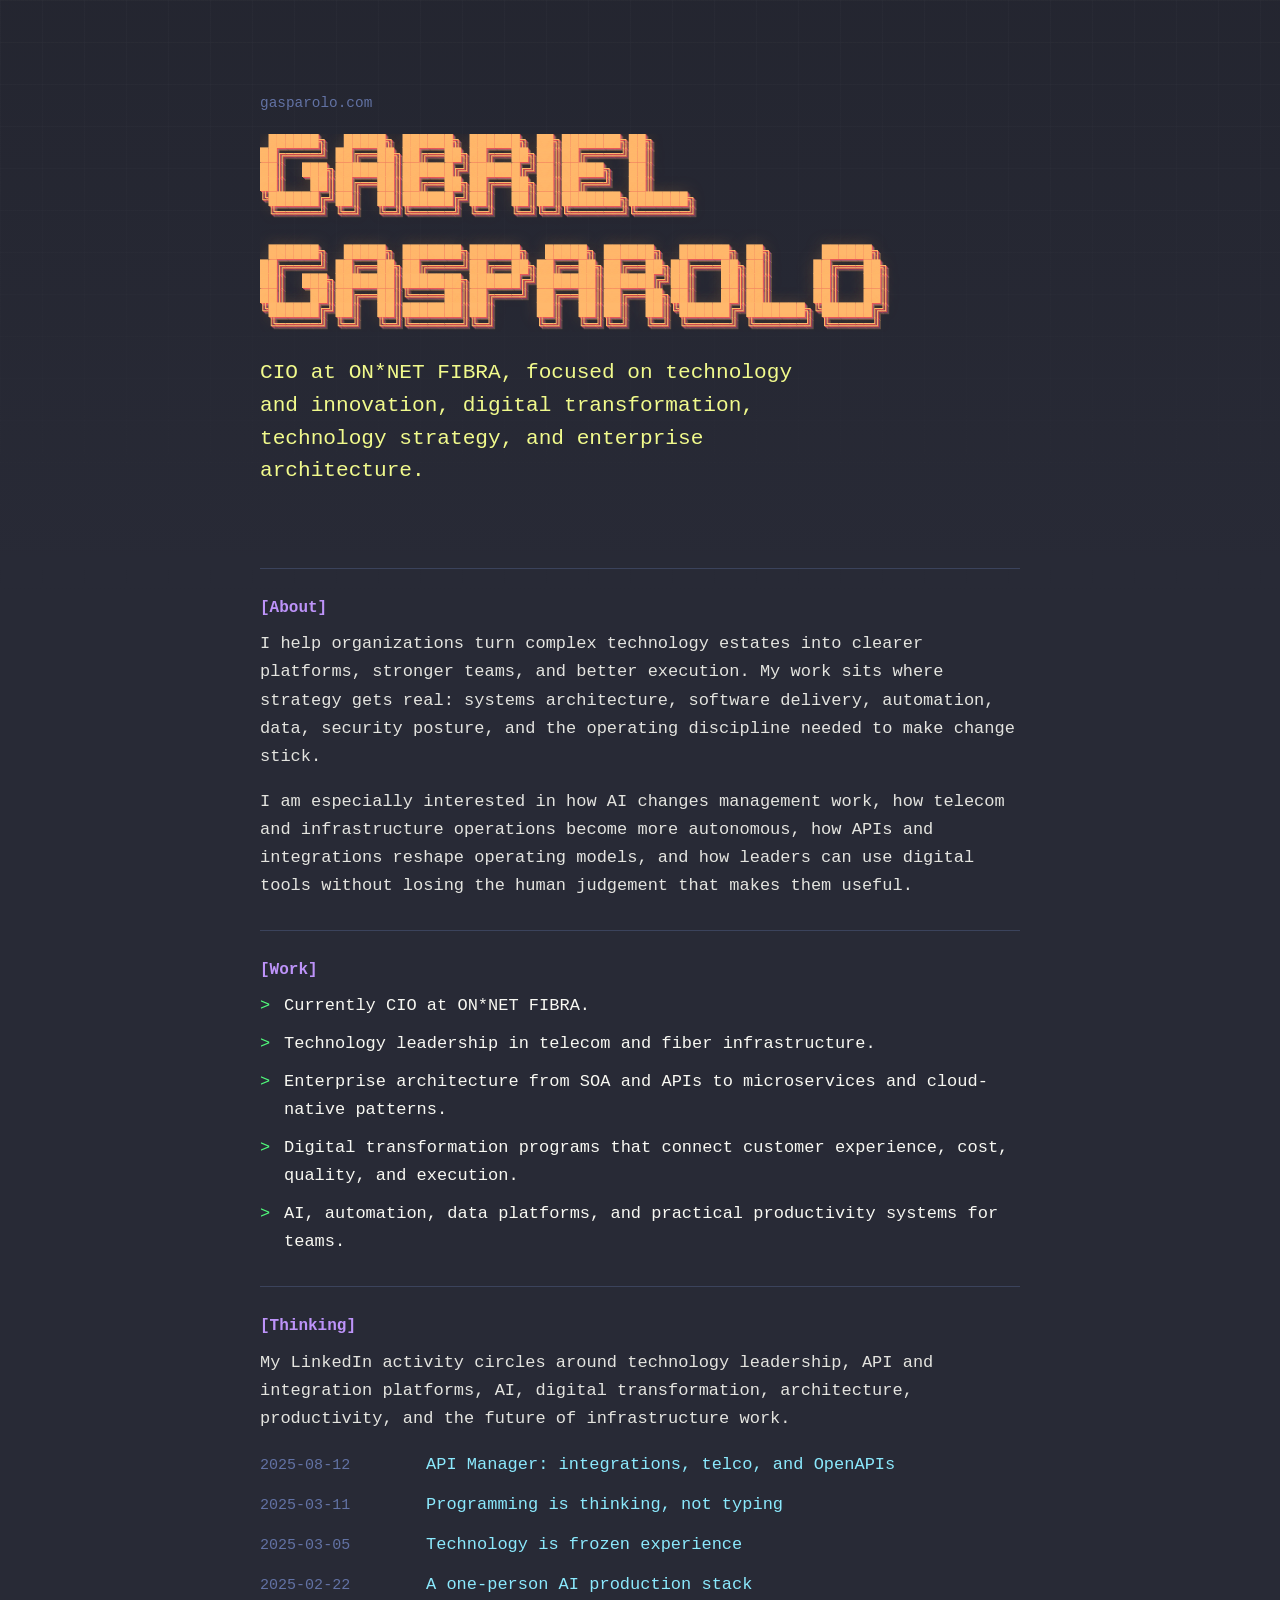
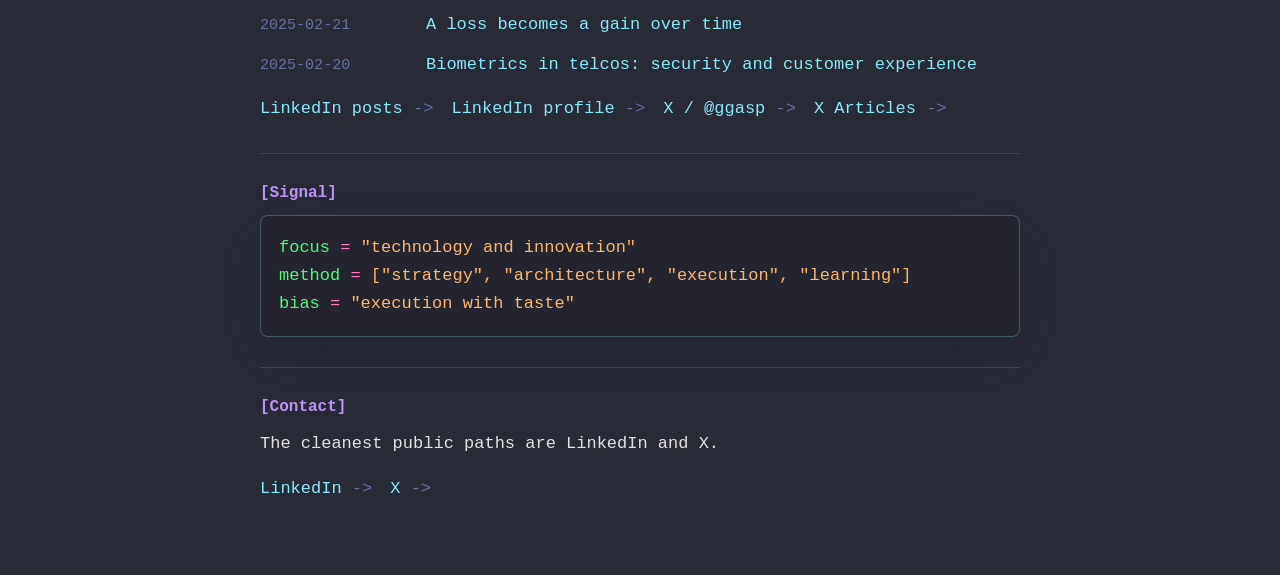
==== index.html @ d4ff6299 "Publish personal website" ====
<!doctype html>
<html lang="en">
  <head>
    <meta charset="utf-8">
    <meta name="viewport" content="width=device-width, initial-scale=1">
    <meta name="color-scheme" content="dark">
    <meta
      name="description"
      content="Gabriel Gasparolo - technology executive focused on digital transformation, architecture, AI leverage, and resilient systems."
    >
    <meta property="og:title" content="Gabriel Gasparolo">
    <meta
      property="og:description"
      content="Technology executive focused on digital transformation, architecture, AI leverage, and resilient systems."
    >
    <meta property="og:type" content="website">
    <meta property="og:url" content="https://gasparolo.com">
    <meta name="twitter:card" content="summary">
    <title>Gabriel Gasparolo</title>
    <link rel="icon" href="favicon.svg" type="image/svg+xml">
    <link rel="stylesheet" href="styles.css">
  </head>
  <body>
    <main class="page" aria-label="Personal site">
      <section class="intro" aria-labelledby="name">
        <p class="eyebrow">gasparolo.com</p>
        <h1 id="name" class="sr-only">Gabriel Gasparolo</h1>
        <pre class="ascii-name" aria-hidden="true"><span class="ascii-orange"> ██████╗  █████╗ ██████╗ ██████╗ ██╗███████╗██╗</span>
<span class="ascii-pink">██╔════╝ ██╔══██╗██╔══██╗██╔══██╗██║██╔════╝██║</span>
<span class="ascii-purple">██║  ███╗███████║██████╔╝██████╔╝██║█████╗  ██║</span>
<span class="ascii-cyan">██║   ██║██╔══██║██╔══██╗██╔══██╗██║██╔══╝  ██║</span>
<span class="ascii-green">╚██████╔╝██║  ██║██████╔╝██║  ██║██║███████╗███████╗</span>
<span class="ascii-comment"> ╚═════╝ ╚═╝  ╚═╝╚═════╝ ╚═╝  ╚═╝╚═╝╚══════╝╚══════╝</span>
<span class="ascii-gap"></span>
<span class="ascii-orange"> ██████╗  █████╗ ███████╗██████╗  █████╗ ██████╗  ██████╗ ██╗      ██████╗ </span>
<span class="ascii-pink">██╔════╝ ██╔══██╗██╔════╝██╔══██╗██╔══██╗██╔══██╗██╔═══██╗██║     ██╔═══██╗</span>
<span class="ascii-purple">██║  ███╗███████║███████╗██████╔╝███████║██████╔╝██║   ██║██║     ██║   ██║</span>
<span class="ascii-cyan">██║   ██║██╔══██║╚════██║██╔═══╝ ██╔══██║██╔══██╗██║   ██║██║     ██║   ██║</span>
<span class="ascii-green">╚██████╔╝██║  ██║███████║██║     ██║  ██║██║  ██║╚██████╔╝███████╗╚██████╔╝</span>
<span class="ascii-comment"> ╚═════╝ ╚═╝  ╚═╝╚══════╝╚═╝     ╚═╝  ╚═╝╚═╝  ╚═╝ ╚═════╝ ╚══════╝ ╚═════╝ </span></pre>
        <p class="lead">
          CIO at ON*NET FIBRA, focused on technology and innovation, digital
          transformation, technology strategy, and enterprise architecture.
        </p>
      </section>

      <section class="section" aria-labelledby="about">
        <h2 id="about">[About]</h2>
        <p>
          I help organizations turn complex technology estates into clearer platforms,
          stronger teams, and better execution. My work sits where strategy gets real:
          systems architecture, software delivery, automation, data, security posture,
          and the operating discipline needed to make change stick.
        </p>
        <p>
          I am especially interested in how AI changes management work, how telecom and
          infrastructure operations become more autonomous, how APIs and integrations
          reshape operating models, and how leaders can use digital tools without
          losing the human judgement that makes them useful.
        </p>
      </section>

      <section class="section" aria-labelledby="work">
        <h2 id="work">[Work]</h2>
        <ul class="plain-list">
          <li>Currently CIO at ON*NET FIBRA.</li>
          <li>Technology leadership in telecom and fiber infrastructure.</li>
          <li>Enterprise architecture from SOA and APIs to microservices and cloud-native patterns.</li>
          <li>Digital transformation programs that connect customer experience, cost, quality, and execution.</li>
          <li>AI, automation, data platforms, and practical productivity systems for teams.</li>
        </ul>
      </section>

      <section class="section" aria-labelledby="thinking">
        <h2 id="thinking">[Thinking]</h2>
        <p>
          My LinkedIn activity circles around technology leadership, API and integration
          platforms, AI, digital transformation, architecture, productivity, and the
          future of infrastructure work.
        </p>
        <ol class="post-list" aria-label="Selected posts">
          <li>
            <time datetime="2025-08-12">2025-08-12</time>
            <a href="https://www.linkedin.com/feed/update/urn:li:activity:7361163410534793216/">
              API Manager: integrations, telco, and OpenAPIs
            </a>
          </li>
          <li>
            <time datetime="2025-03-11">2025-03-11</time>
            <a href="https://www.linkedin.com/feed/update/urn:li:activity:7305291379562213377/">
              Programming is thinking, not typing
            </a>
          </li>
          <li>
            <time datetime="2025-03-05">2025-03-05</time>
            <a href="https://www.linkedin.com/feed/update/urn:li:activity:7303195611472809985/">
              Technology is frozen experience
            </a>
          </li>
          <li>
            <time datetime="2025-02-22">2025-02-22</time>
            <a href="https://www.linkedin.com/feed/update/urn:li:activity:7299065700051046400/">
              A one-person AI production stack
            </a>
          </li>
          <li>
            <time datetime="2025-02-21">2025-02-21</time>
            <a href="https://www.linkedin.com/feed/update/urn:li:activity:7298672898636984320/">
              A loss becomes a gain over time
            </a>
          </li>
          <li>
            <time datetime="2025-02-20">2025-02-20</time>
            <a href="https://www.linkedin.com/feed/update/urn:li:activity:7298380167263969280/">
              Biometrics in telcos: security and customer experience
            </a>
          </li>
        </ol>
        <div class="links" aria-label="Writing and posts">
          <a href="https://www.linkedin.com/in/gasparolo/recent-activity/all/" rel="me">LinkedIn posts</a>
          <a href="https://www.linkedin.com/in/gasparolo/" rel="me">LinkedIn profile</a>
          <a href="https://x.com/ggasp" rel="me">X / @ggasp</a>
          <a href="https://x.com/ggasp/articles" rel="me">X Articles</a>
        </div>
      </section>

      <section class="section" aria-labelledby="signal">
        <h2 id="signal">[Signal]</h2>
        <div class="terminal" role="img" aria-label="A Dracula themed system note describing Gabriel's work focus">
          <div class="terminal-row">
            <span class="prompt">focus</span>
            <span class="operator">=</span>
            <span class="value">"technology and innovation"</span>
          </div>
          <div class="terminal-row">
            <span class="prompt">method</span>
            <span class="operator">=</span>
            <span class="value">["strategy", "architecture", "execution", "learning"]</span>
          </div>
          <div class="terminal-row">
            <span class="prompt">bias</span>
            <span class="operator">=</span>
            <span class="value">"execution with taste"</span>
          </div>
        </div>
      </section>

      <section class="section contact" aria-labelledby="contact">
        <h2 id="contact">[Contact]</h2>
        <p>
          The cleanest public paths are LinkedIn and X.
        </p>
        <div class="links">
          <a href="https://www.linkedin.com/in/gasparolo/" rel="me">LinkedIn</a>
          <a href="https://x.com/ggasp" rel="me">X</a>
        </div>
      </section>
    </main>
  </body>
</html>
---- styles.css ----
:root {
  --background: #282a36;
  --background-dark: #21222c;
  --background-darker: #191a21;
  --background-light: #343746;
  --background-lighter: #424450;
  --selection: #44475a;
  --foreground: #f8f8f2;
  --comment: #6272a4;
  --cyan: #8be9fd;
  --green: #50fa7b;
  --orange: #ffb86c;
  --pink: #ff79c6;
  --purple: #bd93f9;
  --red: #ff5555;
  --yellow: #f1fa8c;
  --link: #8be9fd;
  --focus: #815cd6;
}

* {
  box-sizing: border-box;
}

::selection {
  background: var(--selection);
  color: var(--foreground);
}

html {
  min-height: 100%;
  background: var(--background);
}

body {
  min-height: 100%;
  margin: 0;
  color: var(--foreground);
  background:
    linear-gradient(180deg, rgba(25, 26, 33, 0.28), transparent 36rem),
    var(--background);
  font-family:
    ui-monospace, "SFMono-Regular", "SF Mono", Consolas, "Liberation Mono",
    Menlo, monospace;
  font-size: 17px;
  line-height: 1.65;
  letter-spacing: 0;
}

body::before {
  position: fixed;
  inset: 0;
  pointer-events: none;
  content: "";
  background-image:
    linear-gradient(rgba(248, 248, 242, 0.024) 1px, transparent 1px),
    linear-gradient(90deg, rgba(248, 248, 242, 0.018) 1px, transparent 1px);
  background-size: 42px 42px;
  mask-image: linear-gradient(to bottom, black, transparent 72%);
}

a {
  color: var(--link);
  text-decoration: none;
  text-decoration-thickness: 1px;
  text-underline-offset: 0.18em;
}

a:hover {
  color: var(--green);
  text-decoration: underline;
}

a:focus-visible {
  outline: 2px solid var(--focus);
  outline-offset: 4px;
}

.page {
  width: min(760px, calc(100% - 40px));
  margin: 0 auto;
  padding: clamp(44px, 8vw, 92px) 0 72px;
}

.intro {
  min-height: 42vh;
  display: grid;
  align-content: center;
  padding-bottom: clamp(28px, 5vw, 60px);
  container-type: inline-size;
}

.eyebrow {
  margin: 0 0 18px;
  color: var(--comment);
  font-size: 0.9rem;
}

h1,
h2,
p {
  margin-top: 0;
}

.sr-only {
  position: absolute;
  width: 1px;
  height: 1px;
  overflow: hidden;
  clip: rect(0, 0, 0, 0);
  white-space: nowrap;
}

.ascii-name {
  width: 100%;
  max-width: 100%;
  margin: 0 0 24px;
  overflow: hidden;
  color: var(--foreground);
  font: 850 clamp(0.34rem, 1.84cqw, 0.96rem) / 1.04
    ui-monospace, "SFMono-Regular", "SF Mono", Consolas, "Liberation Mono",
    Menlo, monospace;
  letter-spacing: 0;
  text-shadow:
    1px 1px 0 rgba(255, 85, 85, 0.78),
    2px 2px 0 rgba(255, 121, 198, 0.36),
    3px 3px 0 rgba(255, 184, 108, 0.28),
    0 0 18px rgba(255, 184, 108, 0.22);
  white-space: pre;
}

.ascii-name span:not(.ascii-gap) {
  color: var(--orange);
}

.ascii-orange,
.ascii-cyan,
.ascii-purple,
.ascii-pink,
.ascii-green,
.ascii-yellow,
.ascii-comment {
  color: var(--orange);
}

.ascii-gap {
  display: block;
  height: 0.68em;
}

h2 {
  margin-bottom: 12px;
  color: var(--purple);
  font-size: 1rem;
  line-height: 1.2;
  font-weight: 650;
}

p {
  color: rgba(248, 248, 242, 0.9);
}

.lead {
  max-width: 36rem;
  color: var(--yellow);
  font-size: clamp(1.08rem, 2.4vw, 1.32rem);
  line-height: 1.55;
}

.note {
  margin-top: 14px;
  color: var(--comment);
  font-size: 0.94rem;
}

.section {
  padding: 30px 0;
  border-top: 1px solid rgba(98, 114, 164, 0.34);
}

.section p:last-child,
.plain-list:last-child,
.links:last-child {
  margin-bottom: 0;
}

.plain-list {
  display: grid;
  gap: 10px;
  margin: 0;
  padding: 0;
  list-style: none;
}

.plain-list li {
  position: relative;
  padding-left: 24px;
}

.plain-list li::before {
  position: absolute;
  left: 0;
  color: var(--green);
  content: ">";
}

.post-list {
  display: grid;
  gap: 12px;
  margin: 18px 0 0;
  padding: 0;
  list-style: none;
}

.post-list li {
  display: grid;
  grid-template-columns: 9.5rem minmax(0, 1fr);
  gap: 14px;
  align-items: baseline;
}

.post-list time {
  color: var(--comment);
  font-size: 0.94rem;
}

.links {
  display: flex;
  flex-wrap: wrap;
  gap: 10px 18px;
  margin-top: 16px;
}

.links a {
  color: var(--cyan);
}

.links a::after {
  color: var(--comment);
  content: " ->";
}

.terminal {
  width: 100%;
  max-width: 100%;
  overflow: auto;
  border: 1px solid rgba(139, 233, 253, 0.28);
  border-radius: 8px;
  padding: 18px;
  background: color-mix(in srgb, var(--background-dark), var(--background) 24%);
  box-shadow: 0 18px 60px rgba(25, 26, 33, 0.28);
}

.terminal-row {
  white-space: nowrap;
}

.prompt {
  color: var(--green);
}

.operator {
  color: var(--pink);
}

.value {
  color: var(--orange);
}

.contact {
  padding-bottom: 0;
}

@media (max-width: 560px) {
  body {
    font-size: 16px;
  }

  .page {
    width: min(100% - 28px, 760px);
    padding-top: 34px;
  }

  .intro {
    min-height: 36vh;
  }

  .ascii-name {
    font-size: clamp(0.31rem, 1.54cqw, 0.42rem);
  }

  .section {
    padding: 26px 0;
  }

  .terminal {
    padding: 14px;
    font-size: 0.9rem;
  }

  .terminal-row {
    white-space: normal;
    overflow-wrap: anywhere;
  }

  .post-list li {
    grid-template-columns: 1fr;
    gap: 0;
  }
}
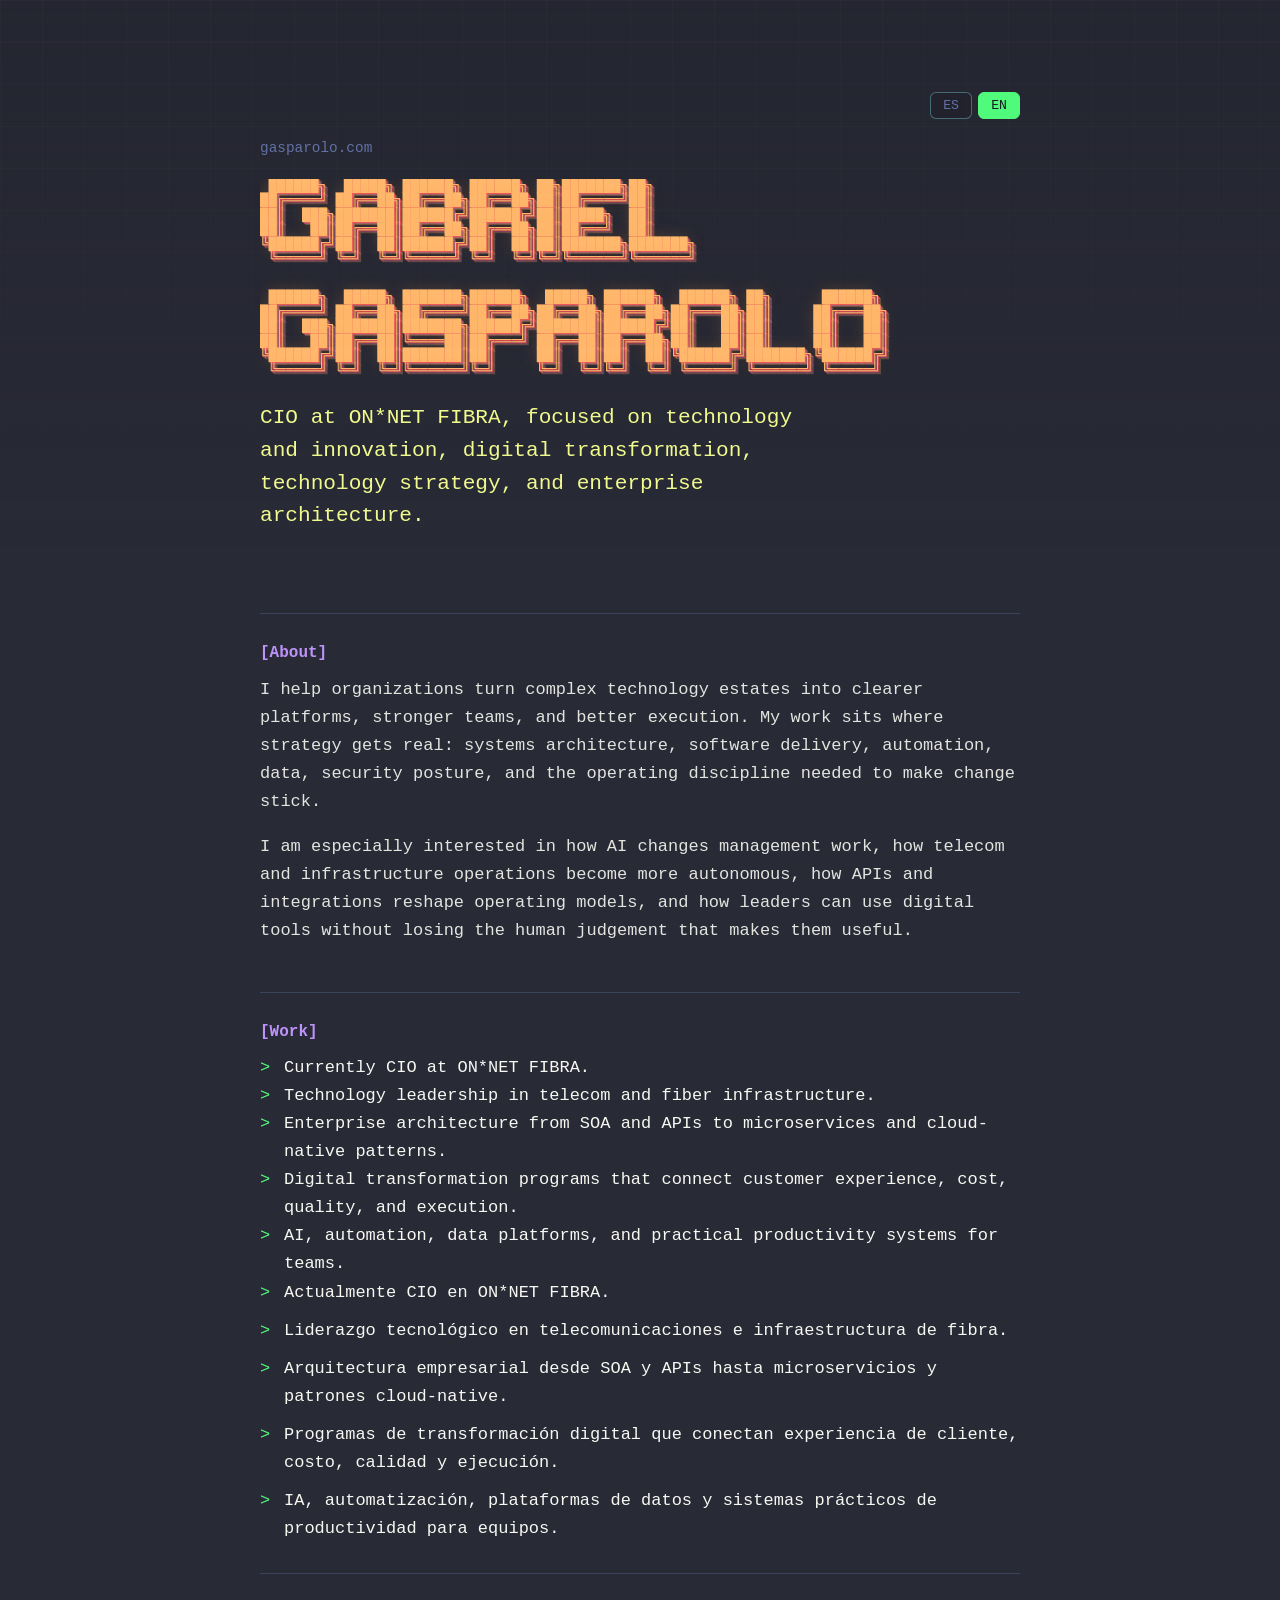
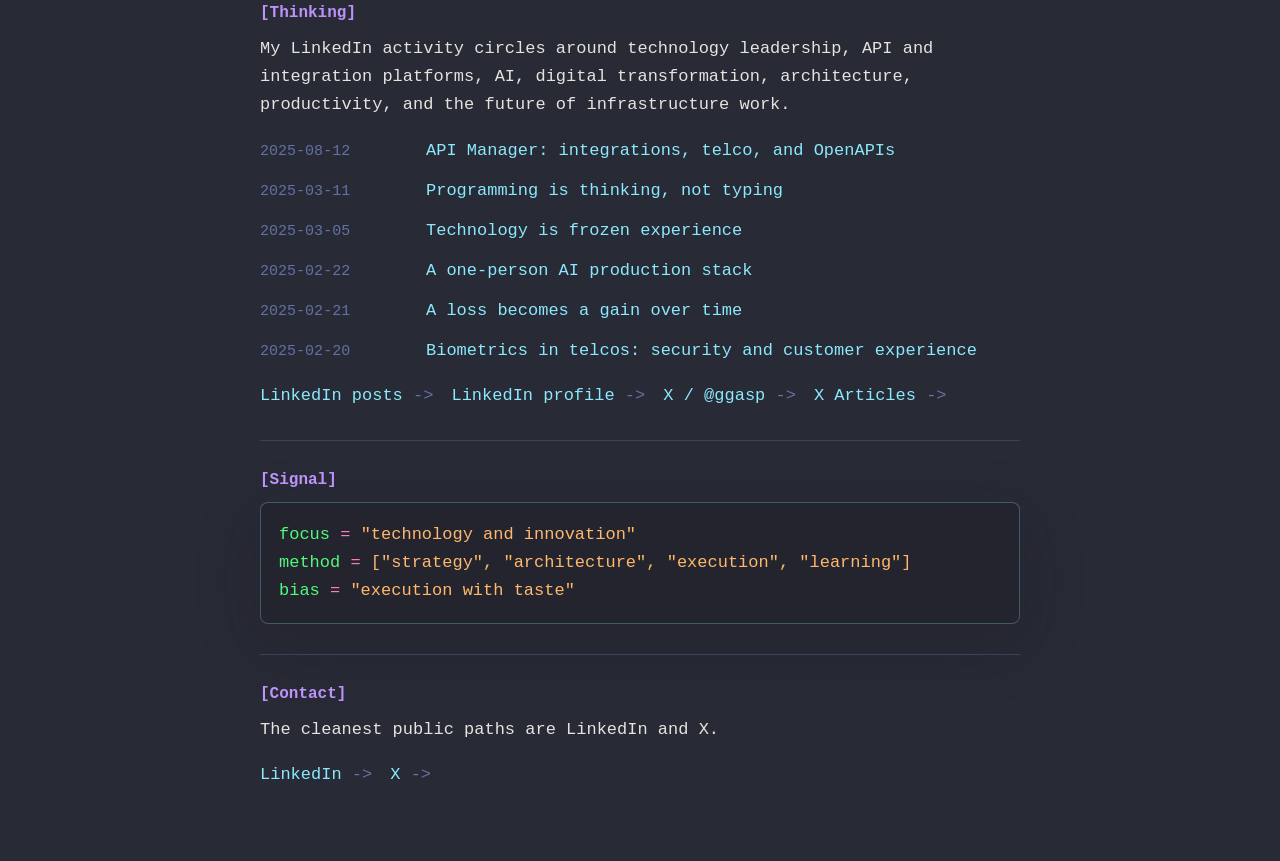
==== commit 24e91486: "Add bilingual personal site" ====
--- a/index.html
+++ b/index.html
@@ -19,9 +19,54 @@
     <title>Gabriel Gasparolo</title>
     <link rel="icon" href="favicon.svg" type="image/svg+xml">
     <link rel="stylesheet" href="styles.css">
+    <script>
+      (() => {
+        const supported = new Set(["en", "es"]);
+        const browserLanguages = navigator.languages || [navigator.language || ""];
+        const timeZone = Intl.DateTimeFormat().resolvedOptions().timeZone || "";
+        let stored = "";
+        try {
+          stored = localStorage.getItem("siteLanguage") || "";
+        } catch {
+          stored = "";
+        }
+        const inferred =
+          browserLanguages.some(lang => lang.toLowerCase().startsWith("es")) ||
+          /America\/(Santiago|Buenos_Aires|Argentina|Cordoba)/.test(timeZone)
+            ? "es"
+            : "en";
+
+        function setLanguage(language) {
+          const lang = supported.has(language) ? language : inferred;
+          document.documentElement.lang = lang;
+          document.body.dataset.language = lang;
+          try {
+            localStorage.setItem("siteLanguage", lang);
+          } catch {
+            /* Private browsing can disable storage; the selector still works. */
+          }
+          document.querySelectorAll("[data-language-option]").forEach(button => {
+            const active = button.dataset.languageOption === lang;
+            button.setAttribute("aria-pressed", active ? "true" : "false");
+          });
+        }
+
+        document.addEventListener("DOMContentLoaded", () => {
+          document.querySelectorAll("[data-language-option]").forEach(button => {
+            button.addEventListener("click", () => setLanguage(button.dataset.languageOption));
+          });
+          setLanguage(stored || inferred);
+        });
+      })();
+    </script>
+
   </head>
-  <body>
+  <body data-language="en">
     <main class="page" aria-label="Personal site">
+      <nav class="language-switcher" aria-label="Language">
+        <button type="button" data-language-option="es" aria-pressed="false">ES</button>
+        <button type="button" data-language-option="en" aria-pressed="false">EN</button>
+      </nav>
       <section class="intro" aria-labelledby="name">
         <p class="eyebrow">gasparolo.com</p>
         <h1 id="name" class="sr-only">Gabriel Gasparolo</h1>
@@ -38,46 +83,76 @@
 <span class="ascii-cyan">██║   ██║██╔══██║╚════██║██╔═══╝ ██╔══██║██╔══██╗██║   ██║██║     ██║   ██║</span>
 <span class="ascii-green">╚██████╔╝██║  ██║███████║██║     ██║  ██║██║  ██║╚██████╔╝███████╗╚██████╔╝</span>
 <span class="ascii-comment"> ╚═════╝ ╚═╝  ╚═╝╚══════╝╚═╝     ╚═╝  ╚═╝╚═╝  ╚═╝ ╚═════╝ ╚══════╝ ╚═════╝ </span></pre>
-        <p class="lead">
+        <p class="lead" data-lang="en">
           CIO at ON*NET FIBRA, focused on technology and innovation, digital
           transformation, technology strategy, and enterprise architecture.
         </p>
+        <p class="lead" data-lang="es">
+          CIO de ON*NET FIBRA, enfocado en tecnología e innovación, transformación
+          digital, estrategia tecnológica y arquitectura empresarial.
+        </p>
       </section>
 
       <section class="section" aria-labelledby="about">
-        <h2 id="about">[About]</h2>
-        <p>
+        <h2 id="about"><span data-lang="en">[About]</span><span data-lang="es">[Acerca]</span></h2>
+        <p data-lang="en">
           I help organizations turn complex technology estates into clearer platforms,
           stronger teams, and better execution. My work sits where strategy gets real:
           systems architecture, software delivery, automation, data, security posture,
           and the operating discipline needed to make change stick.
         </p>
-        <p>
+        <p data-lang="es">
+          Ayudo a las organizaciones a convertir entornos tecnológicos complejos en
+          plataformas más claras, equipos más fuertes y mejor ejecución. Mi trabajo
+          vive donde la estrategia se vuelve real: arquitectura de sistemas, entrega
+          de software, automatización, datos, seguridad y la disciplina operativa
+          necesaria para sostener el cambio.
+        </p>
+        <p data-lang="en">
           I am especially interested in how AI changes management work, how telecom and
           infrastructure operations become more autonomous, how APIs and integrations
           reshape operating models, and how leaders can use digital tools without
           losing the human judgement that makes them useful.
         </p>
+        <p data-lang="es">
+          Me interesa especialmente cómo la IA cambia el trabajo de gestión, cómo las
+          operaciones de telecomunicaciones e infraestructura se vuelven más autónomas,
+          cómo las APIs e integraciones redefinen los modelos operativos, y cómo los
+          líderes pueden usar herramientas digitales sin perder el criterio humano que
+          las vuelve útiles.
+        </p>
       </section>
 
       <section class="section" aria-labelledby="work">
-        <h2 id="work">[Work]</h2>
-        <ul class="plain-list">
+        <h2 id="work"><span data-lang="en">[Work]</span><span data-lang="es">[Trabajo]</span></h2>
+        <ul class="plain-list" data-lang="en">
           <li>Currently CIO at ON*NET FIBRA.</li>
           <li>Technology leadership in telecom and fiber infrastructure.</li>
           <li>Enterprise architecture from SOA and APIs to microservices and cloud-native patterns.</li>
           <li>Digital transformation programs that connect customer experience, cost, quality, and execution.</li>
           <li>AI, automation, data platforms, and practical productivity systems for teams.</li>
         </ul>
+        <ul class="plain-list" data-lang="es">
+          <li>Actualmente CIO en ON*NET FIBRA.</li>
+          <li>Liderazgo tecnológico en telecomunicaciones e infraestructura de fibra.</li>
+          <li>Arquitectura empresarial desde SOA y APIs hasta microservicios y patrones cloud-native.</li>
+          <li>Programas de transformación digital que conectan experiencia de cliente, costo, calidad y ejecución.</li>
+          <li>IA, automatización, plataformas de datos y sistemas prácticos de productividad para equipos.</li>
+        </ul>
       </section>
 
       <section class="section" aria-labelledby="thinking">
-        <h2 id="thinking">[Thinking]</h2>
-        <p>
+        <h2 id="thinking"><span data-lang="en">[Thinking]</span><span data-lang="es">[Ideas]</span></h2>
+        <p data-lang="en">
           My LinkedIn activity circles around technology leadership, API and integration
           platforms, AI, digital transformation, architecture, productivity, and the
           future of infrastructure work.
         </p>
+        <p data-lang="es">
+          Mi actividad en LinkedIn gira alrededor de liderazgo tecnológico, plataformas
+          de APIs e integración, IA, transformación digital, arquitectura,
+          productividad y el futuro del trabajo en infraestructura.
+        </p>
         <ol class="post-list" aria-label="Selected posts">
           <li>
             <time datetime="2025-08-12">2025-08-12</time>
@@ -117,8 +192,8 @@
           </li>
         </ol>
         <div class="links" aria-label="Writing and posts">
-          <a href="https://www.linkedin.com/in/gasparolo/recent-activity/all/" rel="me">LinkedIn posts</a>
-          <a href="https://www.linkedin.com/in/gasparolo/" rel="me">LinkedIn profile</a>
+          <a href="https://www.linkedin.com/in/gasparolo/recent-activity/all/" rel="me"><span data-lang="en">LinkedIn posts</span><span data-lang="es">Posts en LinkedIn</span></a>
+          <a href="https://www.linkedin.com/in/gasparolo/" rel="me"><span data-lang="en">LinkedIn profile</span><span data-lang="es">Perfil de LinkedIn</span></a>
           <a href="https://x.com/ggasp" rel="me">X / @ggasp</a>
           <a href="https://x.com/ggasp/articles" rel="me">X Articles</a>
         </div>
@@ -146,9 +221,12 @@
       </section>
 
       <section class="section contact" aria-labelledby="contact">
-        <h2 id="contact">[Contact]</h2>
-        <p>
+        <h2 id="contact"><span data-lang="en">[Contact]</span><span data-lang="es">[Contacto]</span></h2>
+        <p data-lang="en">
           The cleanest public paths are LinkedIn and X.
+        </p>
+        <p data-lang="es">
+          Los caminos públicos más directos son LinkedIn y X.
         </p>
         <div class="links">
           <a href="https://www.linkedin.com/in/gasparolo/" rel="me">LinkedIn</a>
--- a/styles.css
+++ b/styles.css
@@ -82,6 +82,52 @@
   padding: clamp(44px, 8vw, 92px) 0 72px;
 }
 
+.language-switcher {
+  display: flex;
+  justify-content: flex-end;
+  gap: 6px;
+  margin-bottom: 18px;
+}
+
+.language-switcher button {
+  min-width: 42px;
+  border: 1px solid rgba(139, 233, 253, 0.36);
+  border-radius: 6px;
+  padding: 6px 10px;
+  color: var(--comment);
+  background: rgba(33, 34, 44, 0.78);
+  font: inherit;
+  font-size: 0.82rem;
+  line-height: 1;
+  letter-spacing: 0;
+  cursor: pointer;
+}
+
+.language-switcher button:hover {
+  color: var(--foreground);
+  border-color: rgba(139, 233, 253, 0.68);
+}
+
+.language-switcher button:focus-visible {
+  outline: 2px solid var(--focus);
+  outline-offset: 3px;
+}
+
+.language-switcher button[aria-pressed="true"] {
+  color: var(--background-darker);
+  border-color: var(--green);
+  background: var(--green);
+}
+
+[data-lang] {
+  display: none;
+}
+
+body[data-language="en"] [data-lang="en"],
+body[data-language="es"] [data-lang="es"] {
+  display: revert;
+}
+
 .intro {
   min-height: 42vh;
   display: grid;
@@ -281,6 +327,10 @@
     padding-top: 34px;
   }
 
+  .language-switcher {
+    margin-bottom: 12px;
+  }
+
   .intro {
     min-height: 36vh;
   }
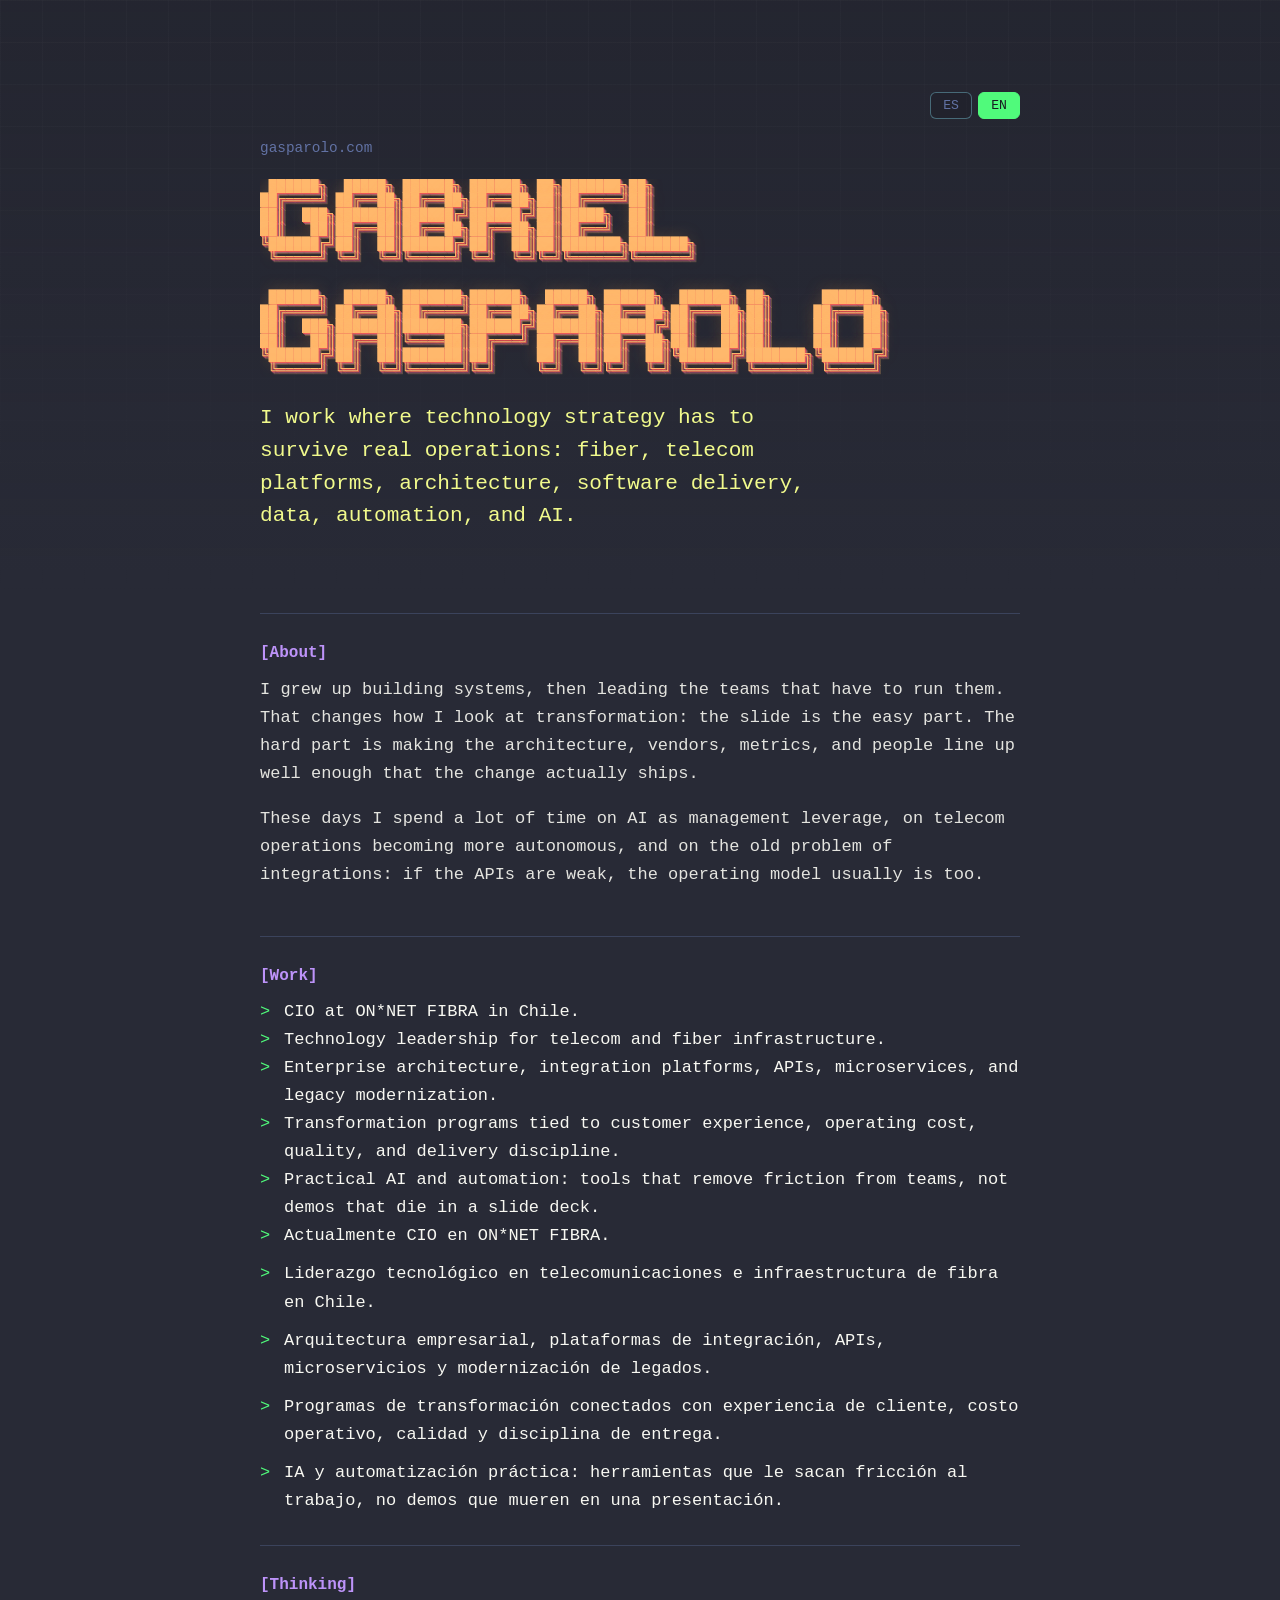
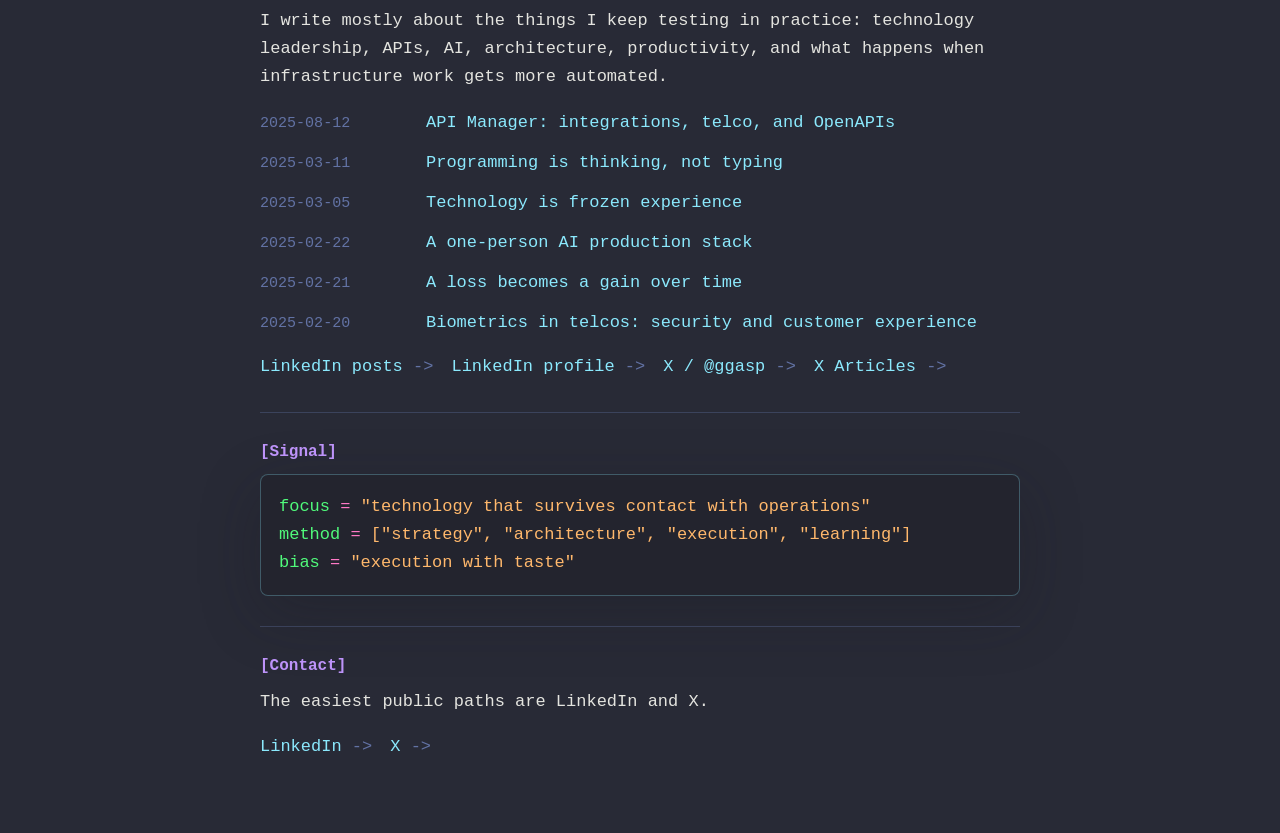
==== commit 4dd5062d: "Humanize bilingual site copy" ====
--- a/index.html
+++ b/index.html
@@ -84,74 +84,71 @@
 <span class="ascii-green">╚██████╔╝██║  ██║███████║██║     ██║  ██║██║  ██║╚██████╔╝███████╗╚██████╔╝</span>
 <span class="ascii-comment"> ╚═════╝ ╚═╝  ╚═╝╚══════╝╚═╝     ╚═╝  ╚═╝╚═╝  ╚═╝ ╚═════╝ ╚══════╝ ╚═════╝ </span></pre>
         <p class="lead" data-lang="en">
-          CIO at ON*NET FIBRA, focused on technology and innovation, digital
-          transformation, technology strategy, and enterprise architecture.
+          I work where technology strategy has to survive real operations: fiber,
+          telecom platforms, architecture, software delivery, data, automation, and AI.
         </p>
         <p class="lead" data-lang="es">
-          CIO de ON*NET FIBRA, enfocado en tecnología e innovación, transformación
-          digital, estrategia tecnológica y arquitectura empresarial.
+          Trabajo donde la estrategia tecnológica tiene que sobrevivir a la operación
+          real: fibra, plataformas telco, arquitectura, desarrollo, datos,
+          automatización e IA.
         </p>
       </section>
 
       <section class="section" aria-labelledby="about">
         <h2 id="about"><span data-lang="en">[About]</span><span data-lang="es">[Acerca]</span></h2>
         <p data-lang="en">
-          I help organizations turn complex technology estates into clearer platforms,
-          stronger teams, and better execution. My work sits where strategy gets real:
-          systems architecture, software delivery, automation, data, security posture,
-          and the operating discipline needed to make change stick.
-        </p>
-        <p data-lang="es">
-          Ayudo a las organizaciones a convertir entornos tecnológicos complejos en
-          plataformas más claras, equipos más fuertes y mejor ejecución. Mi trabajo
-          vive donde la estrategia se vuelve real: arquitectura de sistemas, entrega
-          de software, automatización, datos, seguridad y la disciplina operativa
-          necesaria para sostener el cambio.
-        </p>
-        <p data-lang="en">
-          I am especially interested in how AI changes management work, how telecom and
-          infrastructure operations become more autonomous, how APIs and integrations
-          reshape operating models, and how leaders can use digital tools without
-          losing the human judgement that makes them useful.
-        </p>
-        <p data-lang="es">
-          Me interesa especialmente cómo la IA cambia el trabajo de gestión, cómo las
-          operaciones de telecomunicaciones e infraestructura se vuelven más autónomas,
-          cómo las APIs e integraciones redefinen los modelos operativos, y cómo los
-          líderes pueden usar herramientas digitales sin perder el criterio humano que
-          las vuelve útiles.
+          I grew up building systems, then leading the teams that have to run them.
+          That changes how I look at transformation: the slide is the easy part. The
+          hard part is making the architecture, vendors, metrics, and people line up
+          well enough that the change actually ships.
+        </p>
+        <p data-lang="es">
+          Crecí construyendo sistemas y después liderando los equipos que tienen que
+          operarlos. Eso cambia la forma de mirar la transformación: la presentación es
+          la parte fácil. Lo difícil es hacer que arquitectura, proveedores, métricas y
+          personas se ordenen lo suficiente como para que el cambio llegue a producción.
+        </p>
+        <p data-lang="en">
+          These days I spend a lot of time on AI as management leverage, on telecom
+          operations becoming more autonomous, and on the old problem of integrations:
+          if the APIs are weak, the operating model usually is too.
+        </p>
+        <p data-lang="es">
+          Últimamente estoy muy metido en la IA como palanca de gestión, en operaciones
+          telco cada vez más autónomas y en el viejo problema de las integraciones: si
+          las APIs son débiles, normalmente el modelo operativo también lo es.
         </p>
       </section>
 
       <section class="section" aria-labelledby="work">
         <h2 id="work"><span data-lang="en">[Work]</span><span data-lang="es">[Trabajo]</span></h2>
         <ul class="plain-list" data-lang="en">
-          <li>Currently CIO at ON*NET FIBRA.</li>
-          <li>Technology leadership in telecom and fiber infrastructure.</li>
-          <li>Enterprise architecture from SOA and APIs to microservices and cloud-native patterns.</li>
-          <li>Digital transformation programs that connect customer experience, cost, quality, and execution.</li>
-          <li>AI, automation, data platforms, and practical productivity systems for teams.</li>
+          <li>CIO at ON*NET FIBRA in Chile.</li>
+          <li>Technology leadership for telecom and fiber infrastructure.</li>
+          <li>Enterprise architecture, integration platforms, APIs, microservices, and legacy modernization.</li>
+          <li>Transformation programs tied to customer experience, operating cost, quality, and delivery discipline.</li>
+          <li>Practical AI and automation: tools that remove friction from teams, not demos that die in a slide deck.</li>
         </ul>
         <ul class="plain-list" data-lang="es">
           <li>Actualmente CIO en ON*NET FIBRA.</li>
-          <li>Liderazgo tecnológico en telecomunicaciones e infraestructura de fibra.</li>
-          <li>Arquitectura empresarial desde SOA y APIs hasta microservicios y patrones cloud-native.</li>
-          <li>Programas de transformación digital que conectan experiencia de cliente, costo, calidad y ejecución.</li>
-          <li>IA, automatización, plataformas de datos y sistemas prácticos de productividad para equipos.</li>
+          <li>Liderazgo tecnológico en telecomunicaciones e infraestructura de fibra en Chile.</li>
+          <li>Arquitectura empresarial, plataformas de integración, APIs, microservicios y modernización de legados.</li>
+          <li>Programas de transformación conectados con experiencia de cliente, costo operativo, calidad y disciplina de entrega.</li>
+          <li>IA y automatización práctica: herramientas que le sacan fricción al trabajo, no demos que mueren en una presentación.</li>
         </ul>
       </section>
 
       <section class="section" aria-labelledby="thinking">
         <h2 id="thinking"><span data-lang="en">[Thinking]</span><span data-lang="es">[Ideas]</span></h2>
         <p data-lang="en">
-          My LinkedIn activity circles around technology leadership, API and integration
-          platforms, AI, digital transformation, architecture, productivity, and the
-          future of infrastructure work.
-        </p>
-        <p data-lang="es">
-          Mi actividad en LinkedIn gira alrededor de liderazgo tecnológico, plataformas
-          de APIs e integración, IA, transformación digital, arquitectura,
-          productividad y el futuro del trabajo en infraestructura.
+          I write mostly about the things I keep testing in practice: technology
+          leadership, APIs, AI, architecture, productivity, and what happens when
+          infrastructure work gets more automated.
+        </p>
+        <p data-lang="es">
+          Escribo sobre las cosas que voy probando en la práctica: liderazgo
+          tecnológico, APIs, IA, arquitectura, productividad y qué pasa cuando el
+          trabajo de infraestructura se automatiza cada vez más.
         </p>
         <ol class="post-list" aria-label="Selected posts">
           <li>
@@ -200,12 +197,12 @@
       </section>
 
       <section class="section" aria-labelledby="signal">
-        <h2 id="signal">[Signal]</h2>
-        <div class="terminal" role="img" aria-label="A Dracula themed system note describing Gabriel's work focus">
+        <h2 id="signal"><span data-lang="en">[Signal]</span><span data-lang="es">[Señal]</span></h2>
+        <div class="terminal" data-lang="en" role="img" aria-label="A Dracula themed system note describing Gabriel's work focus">
           <div class="terminal-row">
             <span class="prompt">focus</span>
             <span class="operator">=</span>
-            <span class="value">"technology and innovation"</span>
+            <span class="value">"technology that survives contact with operations"</span>
           </div>
           <div class="terminal-row">
             <span class="prompt">method</span>
@@ -216,6 +213,23 @@
             <span class="prompt">bias</span>
             <span class="operator">=</span>
             <span class="value">"execution with taste"</span>
+          </div>
+        </div>
+        <div class="terminal" data-lang="es" role="img" aria-label="Nota de sistema con foco de trabajo de Gabriel">
+          <div class="terminal-row">
+            <span class="prompt">foco</span>
+            <span class="operator">=</span>
+            <span class="value">"tecnología que sobrevive a la operación"</span>
+          </div>
+          <div class="terminal-row">
+            <span class="prompt">método</span>
+            <span class="operator">=</span>
+            <span class="value">["estrategia", "arquitectura", "ejecución", "aprendizaje"]</span>
+          </div>
+          <div class="terminal-row">
+            <span class="prompt">sesgo</span>
+            <span class="operator">=</span>
+            <span class="value">"ejecutar con criterio"</span>
           </div>
         </div>
       </section>
@@ -223,10 +237,10 @@
       <section class="section contact" aria-labelledby="contact">
         <h2 id="contact"><span data-lang="en">[Contact]</span><span data-lang="es">[Contacto]</span></h2>
         <p data-lang="en">
-          The cleanest public paths are LinkedIn and X.
-        </p>
-        <p data-lang="es">
-          Los caminos públicos más directos son LinkedIn y X.
+          The easiest public paths are LinkedIn and X.
+        </p>
+        <p data-lang="es">
+          Los caminos públicos más simples son LinkedIn y X.
         </p>
         <div class="links">
           <a href="https://www.linkedin.com/in/gasparolo/" rel="me">LinkedIn</a>
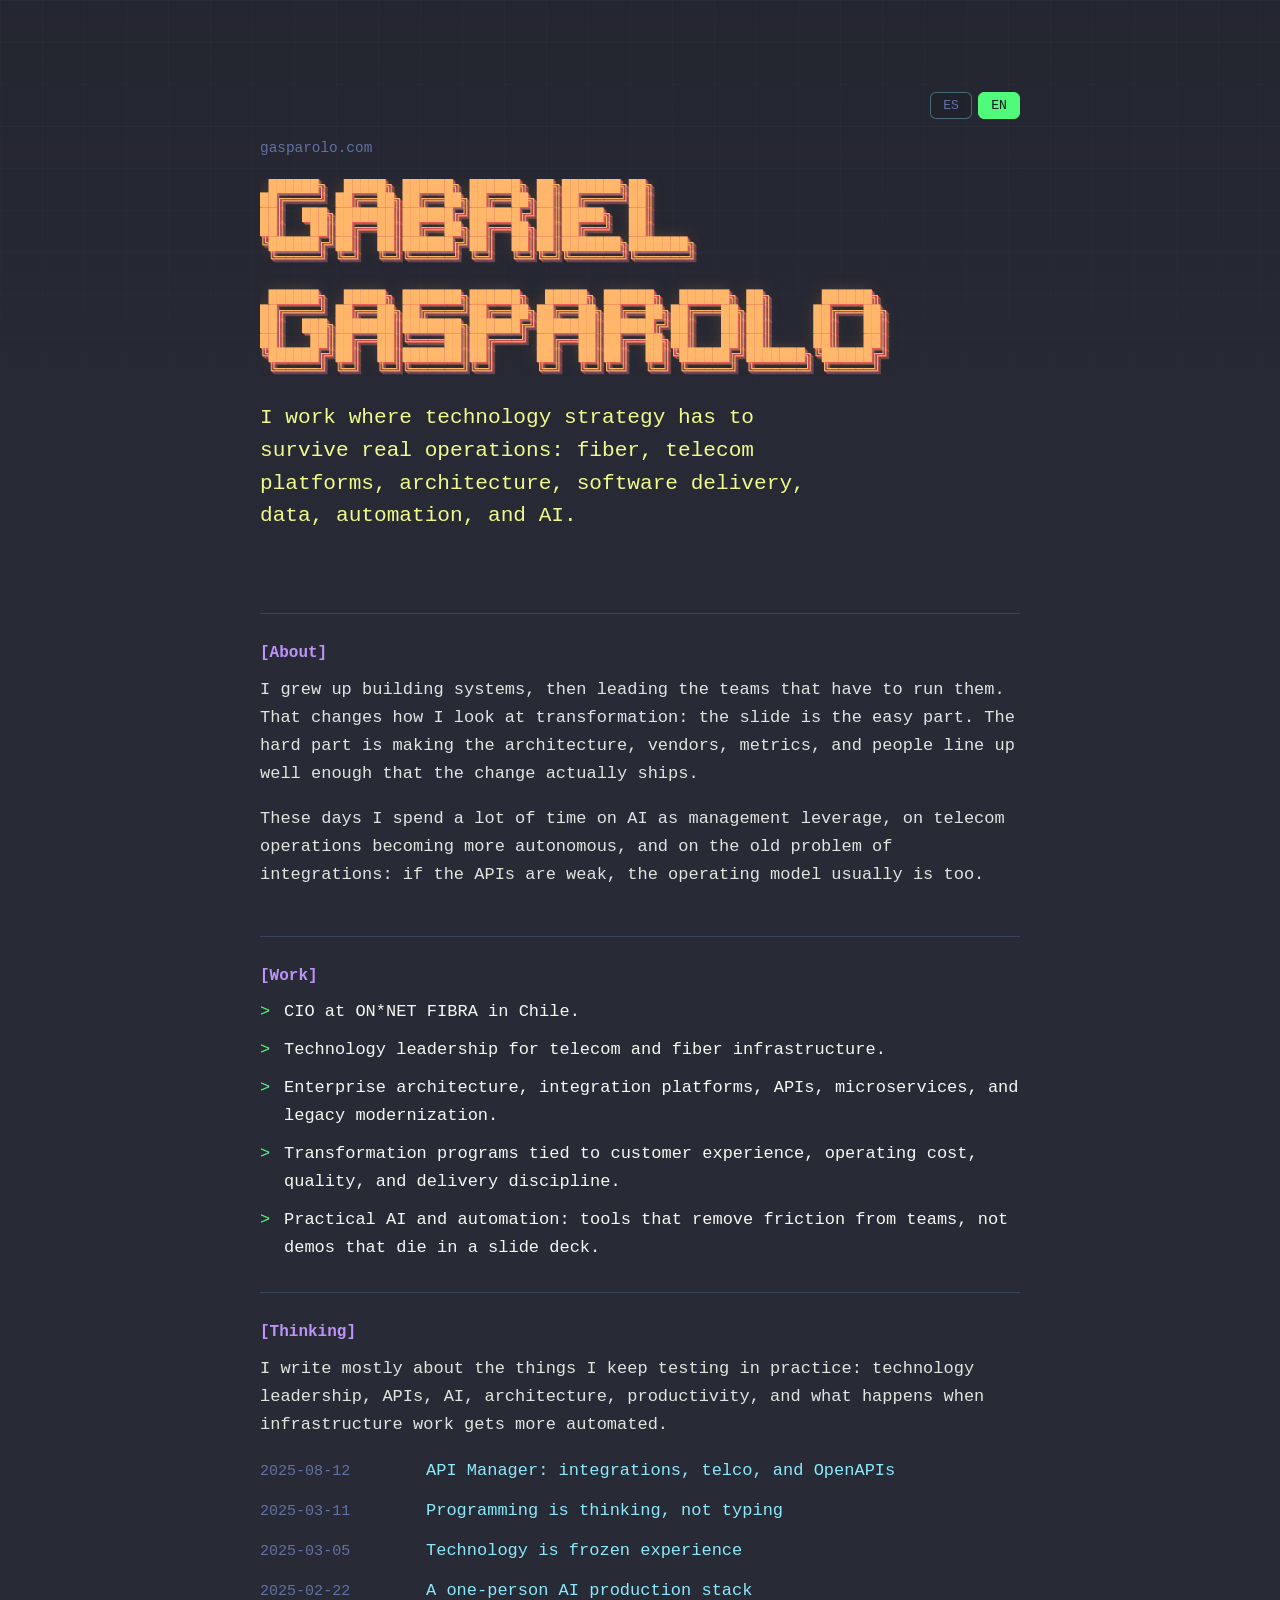
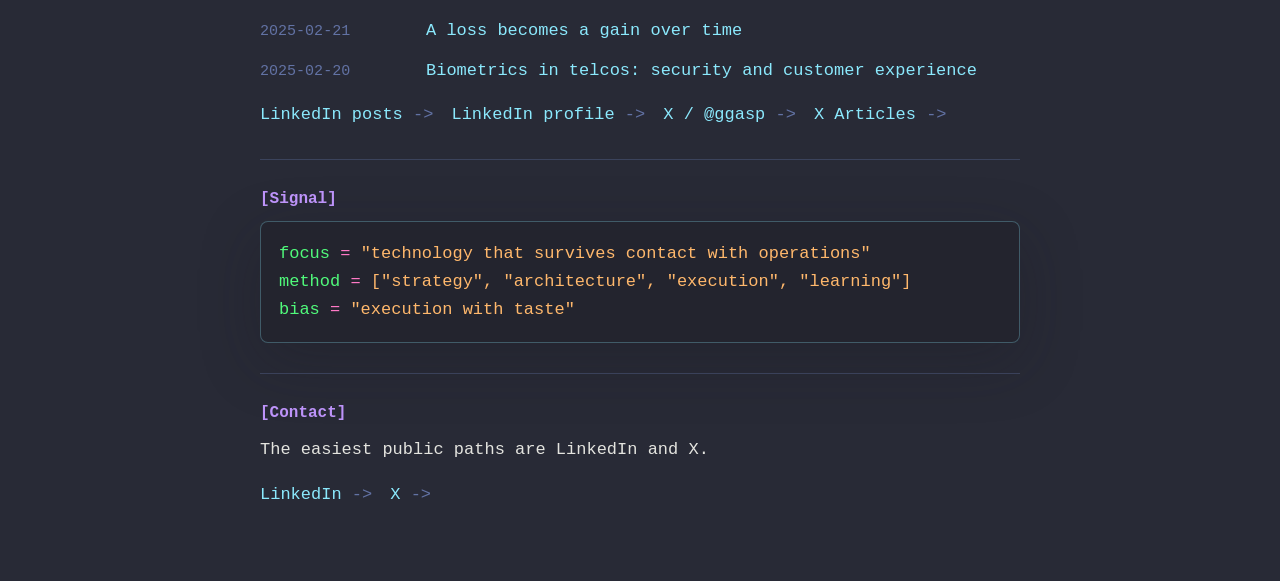
==== commit 9c1b9885: "Force language visibility refresh" ====
--- a/index.html
+++ b/index.html
@@ -18,7 +18,7 @@
     <meta name="twitter:card" content="summary">
     <title>Gabriel Gasparolo</title>
     <link rel="icon" href="favicon.svg" type="image/svg+xml">
-    <link rel="stylesheet" href="styles.css">
+    <link rel="stylesheet" href="styles.css?v=202606230640">
     <script>
       (() => {
         const supported = new Set(["en", "es"]);
@@ -40,6 +40,9 @@
           const lang = supported.has(language) ? language : inferred;
           document.documentElement.lang = lang;
           document.body.dataset.language = lang;
+          document.querySelectorAll("[data-lang]").forEach(element => {
+            element.style.display = element.dataset.lang === lang ? "" : "none";
+          });
           try {
             localStorage.setItem("siteLanguage", lang);
           } catch {
--- a/styles.css
+++ b/styles.css
@@ -119,15 +119,6 @@
   background: var(--green);
 }
 
-[data-lang] {
-  display: none;
-}
-
-body[data-language="en"] [data-lang="en"],
-body[data-language="es"] [data-lang="es"] {
-  display: revert;
-}
-
 .intro {
   min-height: 42vh;
   display: grid;
@@ -317,6 +308,25 @@
   padding-bottom: 0;
 }
 
+[data-lang] {
+  display: none !important;
+}
+
+body[data-language="en"] [data-lang="en"],
+body[data-language="es"] [data-lang="es"] {
+  display: revert !important;
+}
+
+body[data-language="en"] .plain-list[data-lang="en"],
+body[data-language="es"] .plain-list[data-lang="es"] {
+  display: grid !important;
+}
+
+body[data-language="en"] .terminal[data-lang="en"],
+body[data-language="es"] .terminal[data-lang="es"] {
+  display: block !important;
+}
+
 @media (max-width: 560px) {
   body {
     font-size: 16px;
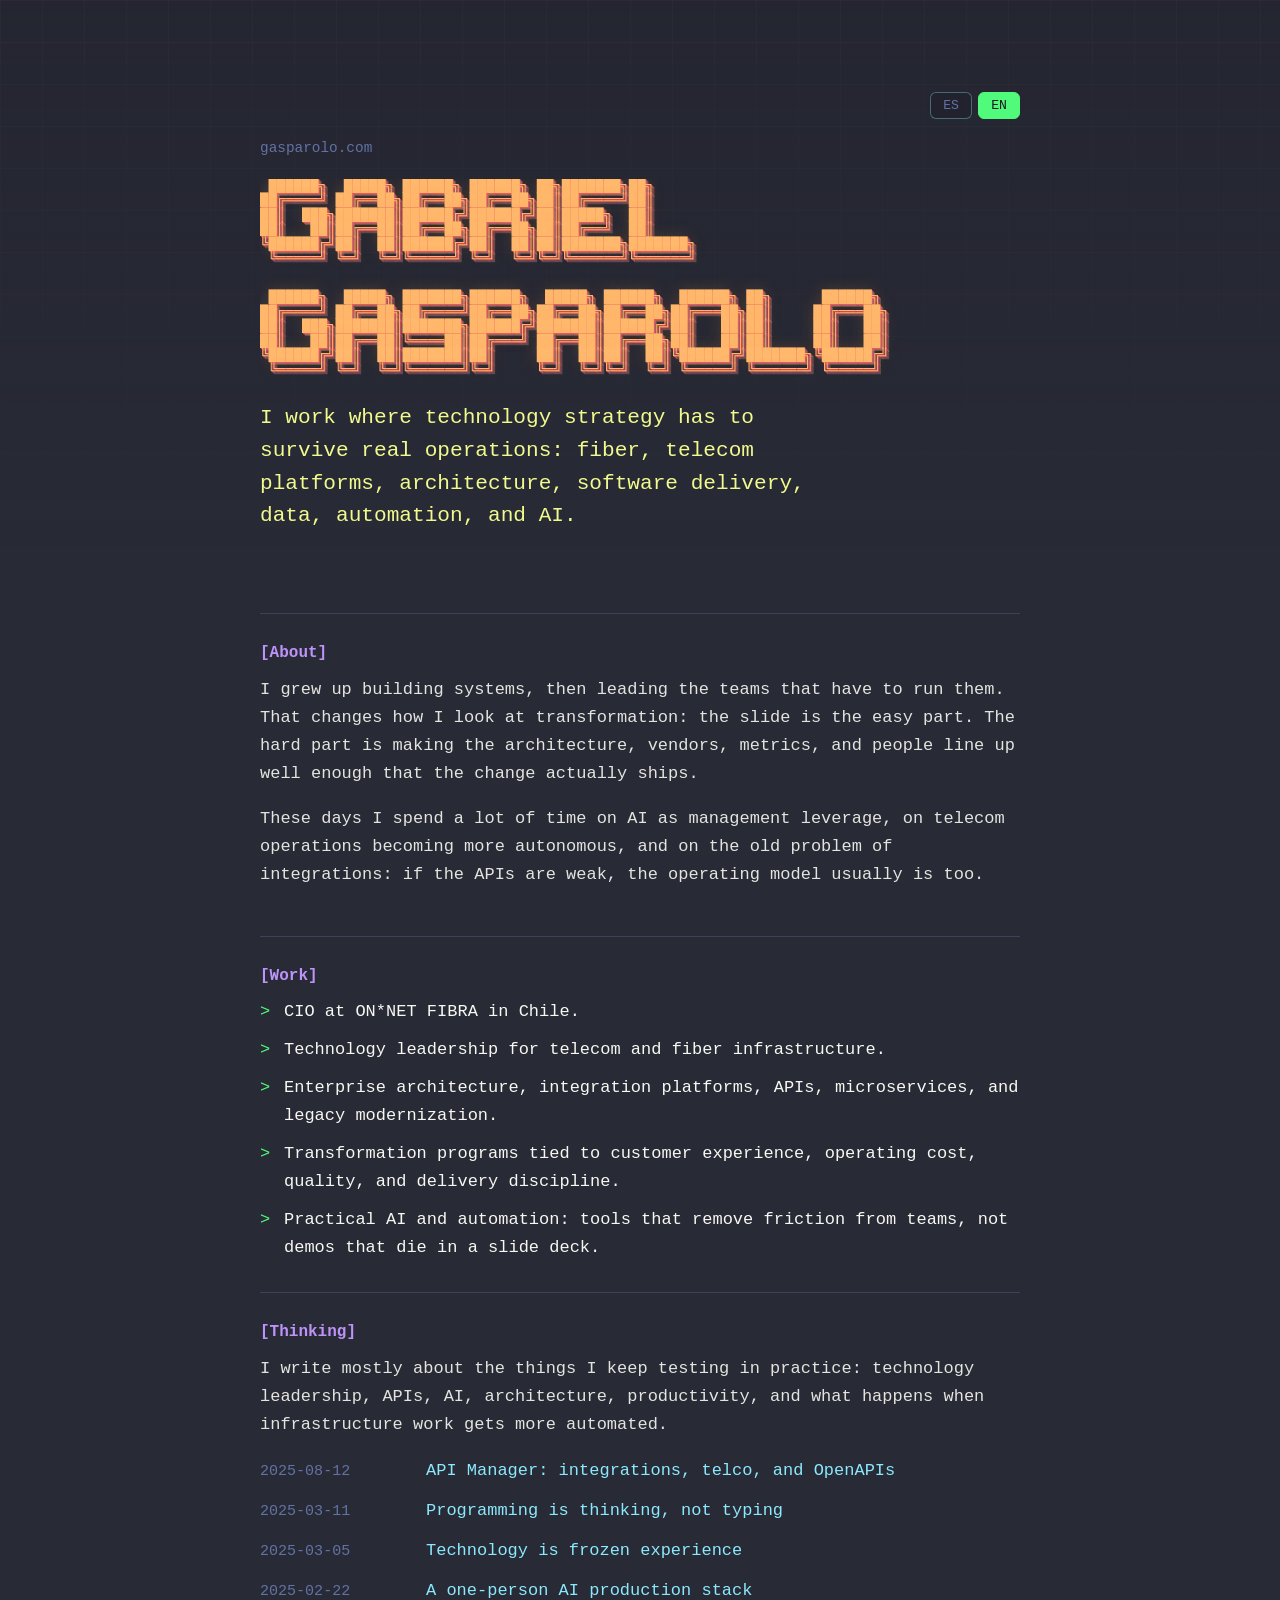
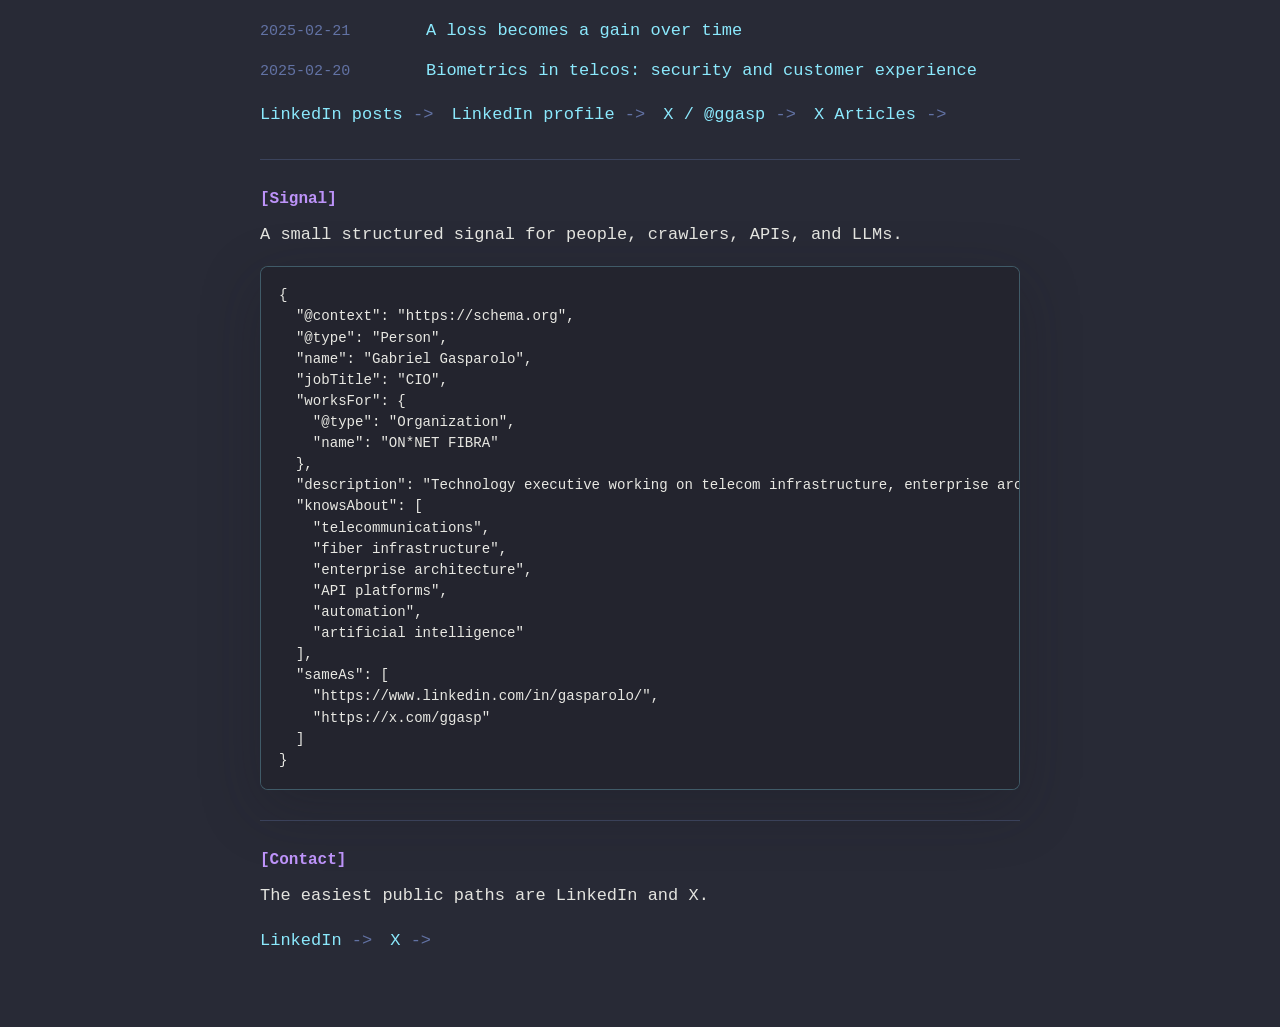
==== commit 0a70e04e: "Show JSON-LD signal on profile page" ====
--- a/index.html
+++ b/index.html
@@ -14,11 +14,79 @@
       content="Technology executive focused on digital transformation, architecture, AI leverage, and resilient systems."
     >
     <meta property="og:type" content="website">
-    <meta property="og:url" content="https://gasparolo.com">
+    <meta property="og:url" content="https://gabriel.gasparolo.com/">
     <meta name="twitter:card" content="summary">
     <title>Gabriel Gasparolo</title>
+    <link rel="canonical" href="https://gabriel.gasparolo.com/">
     <link rel="icon" href="favicon.svg" type="image/svg+xml">
-    <link rel="stylesheet" href="styles.css?v=202606230640">
+    <link rel="stylesheet" href="styles.css?v=202606230702">
+    <script type="application/ld+json">
+{
+      "@context": "https://schema.org",
+      "@graph": [
+            {
+                  "@type": "WebSite",
+                  "@id": "https://gabriel.gasparolo.com/#website",
+                  "url": "https://gabriel.gasparolo.com/",
+                  "name": "Gabriel Gasparolo",
+                  "inLanguage": [
+                        "en",
+                        "es"
+                  ]
+            },
+            {
+                  "@type": "ProfilePage",
+                  "@id": "https://gabriel.gasparolo.com/#profile",
+                  "url": "https://gabriel.gasparolo.com/",
+                  "name": "Gabriel Gasparolo",
+                  "isPartOf": {
+                        "@id": "https://gabriel.gasparolo.com/#website"
+                  },
+                  "about": {
+                        "@id": "https://gabriel.gasparolo.com/#person"
+                  },
+                  "inLanguage": [
+                        "en",
+                        "es"
+                  ]
+            },
+            {
+                  "@type": "Person",
+                  "@id": "https://gabriel.gasparolo.com/#person",
+                  "name": "Gabriel Gasparolo",
+                  "givenName": "Gabriel",
+                  "familyName": "Gasparolo",
+                  "jobTitle": "CIO",
+                  "worksFor": {
+                        "@id": "https://www.onnetfibra.cl/#organization"
+                  },
+                  "description": "Technology executive focused on telecom infrastructure, enterprise architecture, software delivery, data, automation, and AI.",
+                  "knowsAbout": [
+                        "telecommunications",
+                        "fiber infrastructure",
+                        "enterprise architecture",
+                        "API platforms",
+                        "software delivery",
+                        "digital transformation",
+                        "automation",
+                        "artificial intelligence",
+                        "data platforms"
+                  ],
+                  "sameAs": [
+                        "https://www.linkedin.com/in/gasparolo/",
+                        "https://x.com/ggasp"
+                  ]
+            },
+            {
+                  "@type": "Organization",
+                  "@id": "https://www.onnetfibra.cl/#organization",
+                  "name": "ON*NET FIBRA",
+                  "url": "https://www.onnetfibra.cl/"
+            }
+      ]
+}
+    </script>
+
     <script>
       (() => {
         const supported = new Set(["en", "es"]);
@@ -201,40 +269,58 @@
 
       <section class="section" aria-labelledby="signal">
         <h2 id="signal"><span data-lang="en">[Signal]</span><span data-lang="es">[Señal]</span></h2>
-        <div class="terminal" data-lang="en" role="img" aria-label="A Dracula themed system note describing Gabriel's work focus">
-          <div class="terminal-row">
-            <span class="prompt">focus</span>
-            <span class="operator">=</span>
-            <span class="value">"technology that survives contact with operations"</span>
-          </div>
-          <div class="terminal-row">
-            <span class="prompt">method</span>
-            <span class="operator">=</span>
-            <span class="value">["strategy", "architecture", "execution", "learning"]</span>
-          </div>
-          <div class="terminal-row">
-            <span class="prompt">bias</span>
-            <span class="operator">=</span>
-            <span class="value">"execution with taste"</span>
-          </div>
-        </div>
-        <div class="terminal" data-lang="es" role="img" aria-label="Nota de sistema con foco de trabajo de Gabriel">
-          <div class="terminal-row">
-            <span class="prompt">foco</span>
-            <span class="operator">=</span>
-            <span class="value">"tecnología que sobrevive a la operación"</span>
-          </div>
-          <div class="terminal-row">
-            <span class="prompt">método</span>
-            <span class="operator">=</span>
-            <span class="value">["estrategia", "arquitectura", "ejecución", "aprendizaje"]</span>
-          </div>
-          <div class="terminal-row">
-            <span class="prompt">sesgo</span>
-            <span class="operator">=</span>
-            <span class="value">"ejecutar con criterio"</span>
-          </div>
-        </div>
+        <p data-lang="en">
+          A small structured signal for people, crawlers, APIs, and LLMs.
+        </p>
+        <p data-lang="es">
+          Una pequeña señal estructurada para personas, crawlers, APIs y LLMs.
+        </p>
+        <pre class="terminal json-signal" data-lang="en" aria-label="JSON-LD signal for Gabriel Gasparolo"><code>{
+  &quot;@context&quot;: &quot;https://schema.org&quot;,
+  &quot;@type&quot;: &quot;Person&quot;,
+  &quot;name&quot;: &quot;Gabriel Gasparolo&quot;,
+  &quot;jobTitle&quot;: &quot;CIO&quot;,
+  &quot;worksFor&quot;: {
+    &quot;@type&quot;: &quot;Organization&quot;,
+    &quot;name&quot;: &quot;ON*NET FIBRA&quot;
+  },
+  &quot;description&quot;: &quot;Technology executive working on telecom infrastructure, enterprise architecture, software delivery, automation, data, and AI.&quot;,
+  &quot;knowsAbout&quot;: [
+    &quot;telecommunications&quot;,
+    &quot;fiber infrastructure&quot;,
+    &quot;enterprise architecture&quot;,
+    &quot;API platforms&quot;,
+    &quot;automation&quot;,
+    &quot;artificial intelligence&quot;
+  ],
+  &quot;sameAs&quot;: [
+    &quot;https://www.linkedin.com/in/gasparolo/&quot;,
+    &quot;https://x.com/ggasp&quot;
+  ]
+}</code></pre>
+        <pre class="terminal json-signal" data-lang="es" aria-label="Señal JSON-LD para Gabriel Gasparolo"><code>{
+  &quot;@context&quot;: &quot;https://schema.org&quot;,
+  &quot;@type&quot;: &quot;Person&quot;,
+  &quot;name&quot;: &quot;Gabriel Gasparolo&quot;,
+  &quot;jobTitle&quot;: &quot;CIO&quot;,
+  &quot;worksFor&quot;: {
+    &quot;@type&quot;: &quot;Organization&quot;,
+    &quot;name&quot;: &quot;ON*NET FIBRA&quot;
+  },
+  &quot;description&quot;: &quot;Ejecutivo de tecnología trabajando en infraestructura telco, arquitectura empresarial, desarrollo de software, automatización, datos e IA.&quot;,
+  &quot;knowsAbout&quot;: [
+    &quot;telecomunicaciones&quot;,
+    &quot;infraestructura de fibra&quot;,
+    &quot;arquitectura empresarial&quot;,
+    &quot;plataformas API&quot;,
+    &quot;automatización&quot;,
+    &quot;inteligencia artificial&quot;
+  ],
+  &quot;sameAs&quot;: [
+    &quot;https://www.linkedin.com/in/gasparolo/&quot;,
+    &quot;https://x.com/ggasp&quot;
+  ]
+}</code></pre>
       </section>
 
       <section class="section contact" aria-labelledby="contact">
--- a/styles.css
+++ b/styles.css
@@ -292,6 +292,17 @@
   white-space: nowrap;
 }
 
+.json-signal {
+  margin: 16px 0 0;
+  font-size: 0.88rem;
+  line-height: 1.5;
+  white-space: pre;
+}
+
+.json-signal code {
+  color: rgba(248, 248, 242, 0.92);
+}
+
 .prompt {
   color: var(--green);
 }
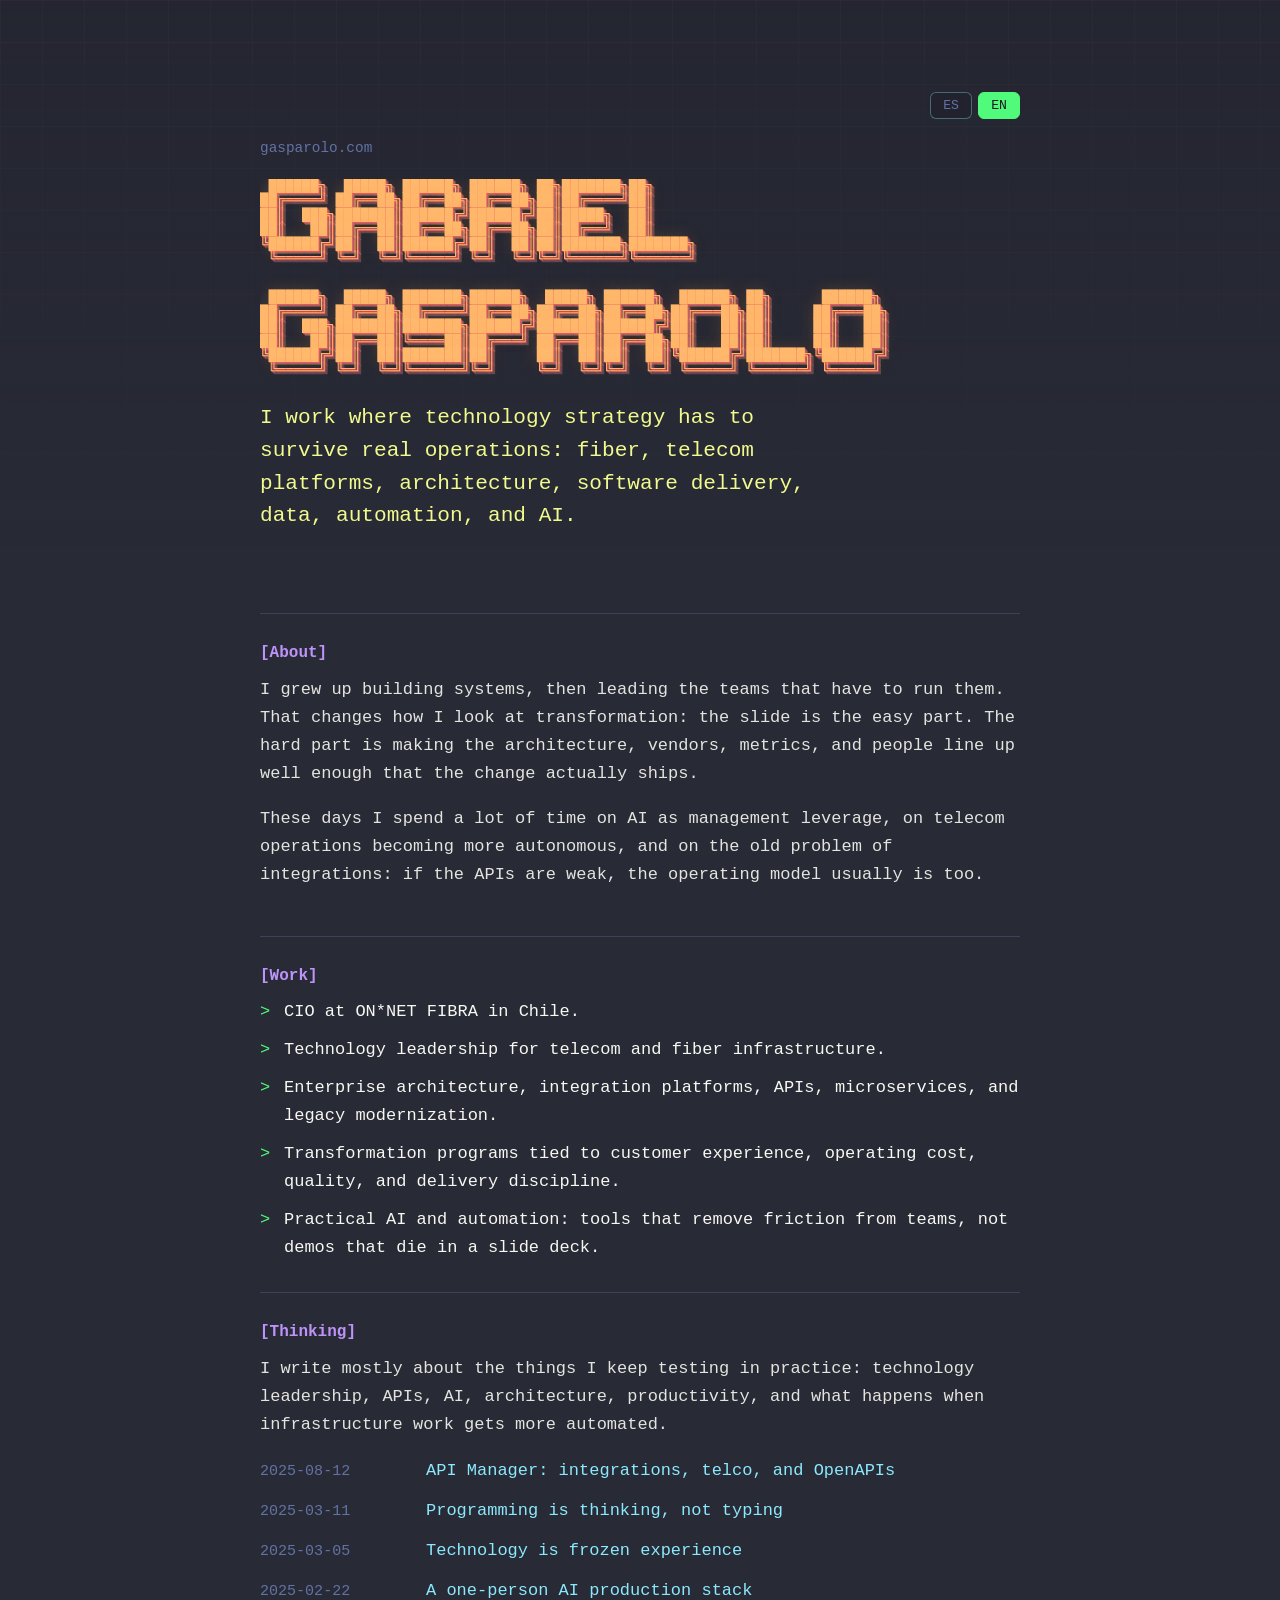
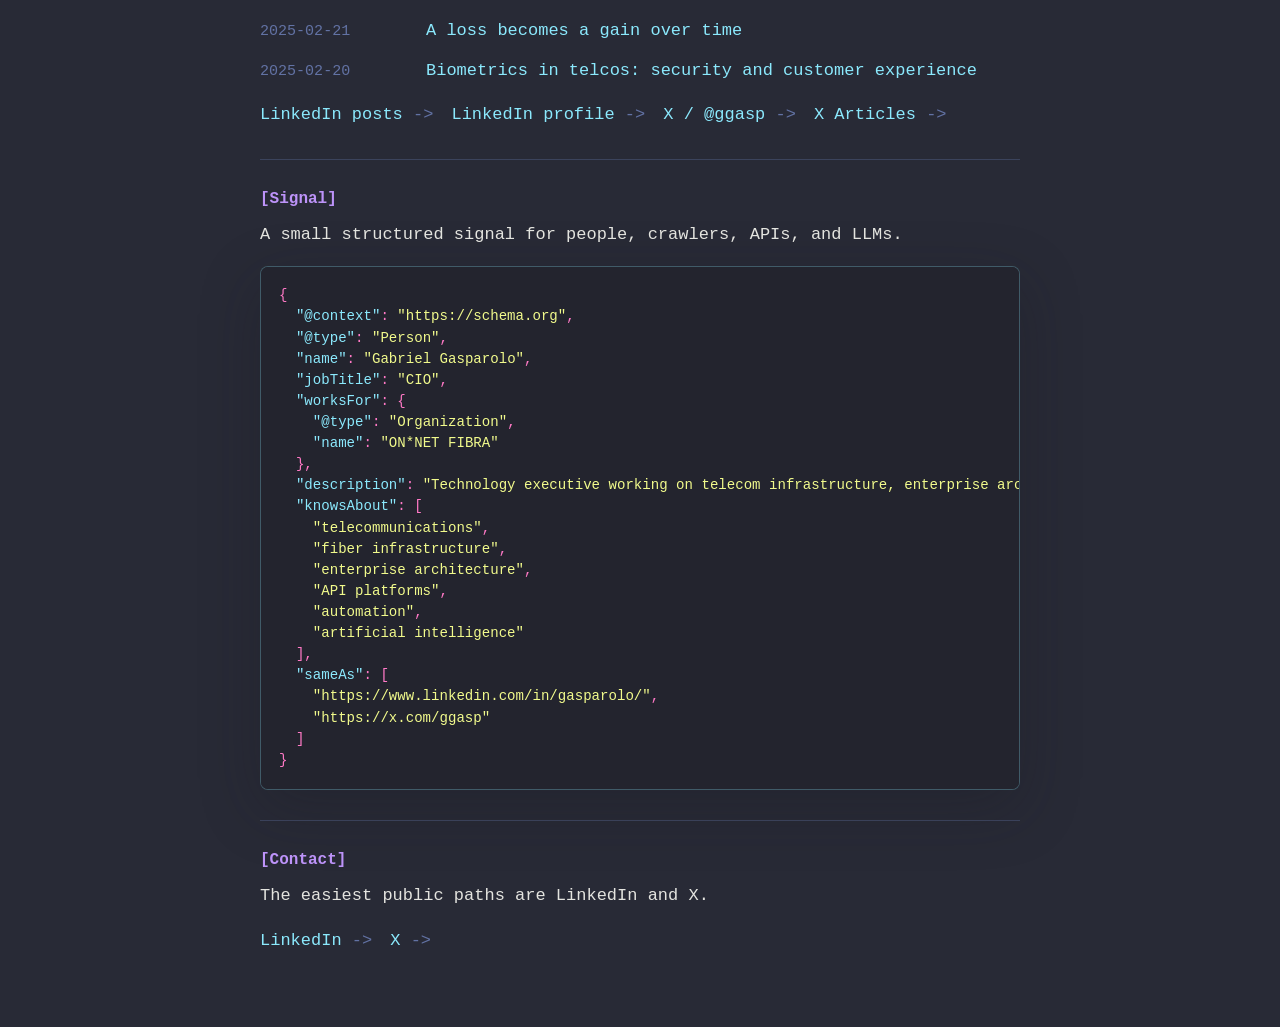
==== commit f5139d05: "Syntax highlight visible JSON signal" ====
--- a/index.html
+++ b/index.html
@@ -19,7 +19,7 @@
     <title>Gabriel Gasparolo</title>
     <link rel="canonical" href="https://gabriel.gasparolo.com/">
     <link rel="icon" href="favicon.svg" type="image/svg+xml">
-    <link rel="stylesheet" href="styles.css?v=202606230702">
+    <link rel="stylesheet" href="styles.css?v=202606230712">
     <script type="application/ld+json">
 {
       "@context": "https://schema.org",
@@ -275,52 +275,52 @@
         <p data-lang="es">
           Una pequeña señal estructurada para personas, crawlers, APIs y LLMs.
         </p>
-        <pre class="terminal json-signal" data-lang="en" aria-label="JSON-LD signal for Gabriel Gasparolo"><code>{
-  &quot;@context&quot;: &quot;https://schema.org&quot;,
-  &quot;@type&quot;: &quot;Person&quot;,
-  &quot;name&quot;: &quot;Gabriel Gasparolo&quot;,
-  &quot;jobTitle&quot;: &quot;CIO&quot;,
-  &quot;worksFor&quot;: {
-    &quot;@type&quot;: &quot;Organization&quot;,
-    &quot;name&quot;: &quot;ON*NET FIBRA&quot;
-  },
-  &quot;description&quot;: &quot;Technology executive working on telecom infrastructure, enterprise architecture, software delivery, automation, data, and AI.&quot;,
-  &quot;knowsAbout&quot;: [
-    &quot;telecommunications&quot;,
-    &quot;fiber infrastructure&quot;,
-    &quot;enterprise architecture&quot;,
-    &quot;API platforms&quot;,
-    &quot;automation&quot;,
-    &quot;artificial intelligence&quot;
-  ],
-  &quot;sameAs&quot;: [
-    &quot;https://www.linkedin.com/in/gasparolo/&quot;,
-    &quot;https://x.com/ggasp&quot;
-  ]
-}</code></pre>
-        <pre class="terminal json-signal" data-lang="es" aria-label="Señal JSON-LD para Gabriel Gasparolo"><code>{
-  &quot;@context&quot;: &quot;https://schema.org&quot;,
-  &quot;@type&quot;: &quot;Person&quot;,
-  &quot;name&quot;: &quot;Gabriel Gasparolo&quot;,
-  &quot;jobTitle&quot;: &quot;CIO&quot;,
-  &quot;worksFor&quot;: {
-    &quot;@type&quot;: &quot;Organization&quot;,
-    &quot;name&quot;: &quot;ON*NET FIBRA&quot;
-  },
-  &quot;description&quot;: &quot;Ejecutivo de tecnología trabajando en infraestructura telco, arquitectura empresarial, desarrollo de software, automatización, datos e IA.&quot;,
-  &quot;knowsAbout&quot;: [
-    &quot;telecomunicaciones&quot;,
-    &quot;infraestructura de fibra&quot;,
-    &quot;arquitectura empresarial&quot;,
-    &quot;plataformas API&quot;,
-    &quot;automatización&quot;,
-    &quot;inteligencia artificial&quot;
-  ],
-  &quot;sameAs&quot;: [
-    &quot;https://www.linkedin.com/in/gasparolo/&quot;,
-    &quot;https://x.com/ggasp&quot;
-  ]
-}</code></pre>
+        <pre class="terminal json-signal" data-lang="en" aria-label="JSON-LD signal for Gabriel Gasparolo"><code><span class="json-punctuation">{</span>
+  <span class="json-key">&quot;@context&quot;</span><span class="json-punctuation">:</span> <span class="json-string">&quot;https://schema.org&quot;</span><span class="json-punctuation">,</span>
+  <span class="json-key">&quot;@type&quot;</span><span class="json-punctuation">:</span> <span class="json-string">&quot;Person&quot;</span><span class="json-punctuation">,</span>
+  <span class="json-key">&quot;name&quot;</span><span class="json-punctuation">:</span> <span class="json-string">&quot;Gabriel Gasparolo&quot;</span><span class="json-punctuation">,</span>
+  <span class="json-key">&quot;jobTitle&quot;</span><span class="json-punctuation">:</span> <span class="json-string">&quot;CIO&quot;</span><span class="json-punctuation">,</span>
+  <span class="json-key">&quot;worksFor&quot;</span><span class="json-punctuation">:</span> <span class="json-punctuation">{</span>
+    <span class="json-key">&quot;@type&quot;</span><span class="json-punctuation">:</span> <span class="json-string">&quot;Organization&quot;</span><span class="json-punctuation">,</span>
+    <span class="json-key">&quot;name&quot;</span><span class="json-punctuation">:</span> <span class="json-string">&quot;ON*NET FIBRA&quot;</span>
+  <span class="json-punctuation">}</span><span class="json-punctuation">,</span>
+  <span class="json-key">&quot;description&quot;</span><span class="json-punctuation">:</span> <span class="json-string">&quot;Technology executive working on telecom infrastructure, enterprise architecture, software delivery, automation, data, and AI.&quot;</span><span class="json-punctuation">,</span>
+  <span class="json-key">&quot;knowsAbout&quot;</span><span class="json-punctuation">:</span> <span class="json-punctuation">[</span>
+    <span class="json-string">&quot;telecommunications&quot;</span><span class="json-punctuation">,</span>
+    <span class="json-string">&quot;fiber infrastructure&quot;</span><span class="json-punctuation">,</span>
+    <span class="json-string">&quot;enterprise architecture&quot;</span><span class="json-punctuation">,</span>
+    <span class="json-string">&quot;API platforms&quot;</span><span class="json-punctuation">,</span>
+    <span class="json-string">&quot;automation&quot;</span><span class="json-punctuation">,</span>
+    <span class="json-string">&quot;artificial intelligence&quot;</span>
+  <span class="json-punctuation">]</span><span class="json-punctuation">,</span>
+  <span class="json-key">&quot;sameAs&quot;</span><span class="json-punctuation">:</span> <span class="json-punctuation">[</span>
+    <span class="json-string">&quot;https://www.linkedin.com/in/gasparolo/&quot;</span><span class="json-punctuation">,</span>
+    <span class="json-string">&quot;https://x.com/ggasp&quot;</span>
+  <span class="json-punctuation">]</span>
+<span class="json-punctuation">}</span></code></pre>
+        <pre class="terminal json-signal" data-lang="es" aria-label="Señal JSON-LD para Gabriel Gasparolo"><code><span class="json-punctuation">{</span>
+  <span class="json-key">&quot;@context&quot;</span><span class="json-punctuation">:</span> <span class="json-string">&quot;https://schema.org&quot;</span><span class="json-punctuation">,</span>
+  <span class="json-key">&quot;@type&quot;</span><span class="json-punctuation">:</span> <span class="json-string">&quot;Person&quot;</span><span class="json-punctuation">,</span>
+  <span class="json-key">&quot;name&quot;</span><span class="json-punctuation">:</span> <span class="json-string">&quot;Gabriel Gasparolo&quot;</span><span class="json-punctuation">,</span>
+  <span class="json-key">&quot;jobTitle&quot;</span><span class="json-punctuation">:</span> <span class="json-string">&quot;CIO&quot;</span><span class="json-punctuation">,</span>
+  <span class="json-key">&quot;worksFor&quot;</span><span class="json-punctuation">:</span> <span class="json-punctuation">{</span>
+    <span class="json-key">&quot;@type&quot;</span><span class="json-punctuation">:</span> <span class="json-string">&quot;Organization&quot;</span><span class="json-punctuation">,</span>
+    <span class="json-key">&quot;name&quot;</span><span class="json-punctuation">:</span> <span class="json-string">&quot;ON*NET FIBRA&quot;</span>
+  <span class="json-punctuation">}</span><span class="json-punctuation">,</span>
+  <span class="json-key">&quot;description&quot;</span><span class="json-punctuation">:</span> <span class="json-string">&quot;Ejecutivo de tecnología trabajando en infraestructura telco, arquitectura empresarial, desarrollo de software, automatización, datos e IA.&quot;</span><span class="json-punctuation">,</span>
+  <span class="json-key">&quot;knowsAbout&quot;</span><span class="json-punctuation">:</span> <span class="json-punctuation">[</span>
+    <span class="json-string">&quot;telecomunicaciones&quot;</span><span class="json-punctuation">,</span>
+    <span class="json-string">&quot;infraestructura de fibra&quot;</span><span class="json-punctuation">,</span>
+    <span class="json-string">&quot;arquitectura empresarial&quot;</span><span class="json-punctuation">,</span>
+    <span class="json-string">&quot;plataformas API&quot;</span><span class="json-punctuation">,</span>
+    <span class="json-string">&quot;automatización&quot;</span><span class="json-punctuation">,</span>
+    <span class="json-string">&quot;inteligencia artificial&quot;</span>
+  <span class="json-punctuation">]</span><span class="json-punctuation">,</span>
+  <span class="json-key">&quot;sameAs&quot;</span><span class="json-punctuation">:</span> <span class="json-punctuation">[</span>
+    <span class="json-string">&quot;https://www.linkedin.com/in/gasparolo/&quot;</span><span class="json-punctuation">,</span>
+    <span class="json-string">&quot;https://x.com/ggasp&quot;</span>
+  <span class="json-punctuation">]</span>
+<span class="json-punctuation">}</span></code></pre>
       </section>
 
       <section class="section contact" aria-labelledby="contact">
--- a/styles.css
+++ b/styles.css
@@ -303,6 +303,18 @@
   color: rgba(248, 248, 242, 0.92);
 }
 
+.json-key {
+  color: var(--cyan);
+}
+
+.json-string {
+  color: var(--yellow);
+}
+
+.json-punctuation {
+  color: var(--pink);
+}
+
 .prompt {
   color: var(--green);
 }
